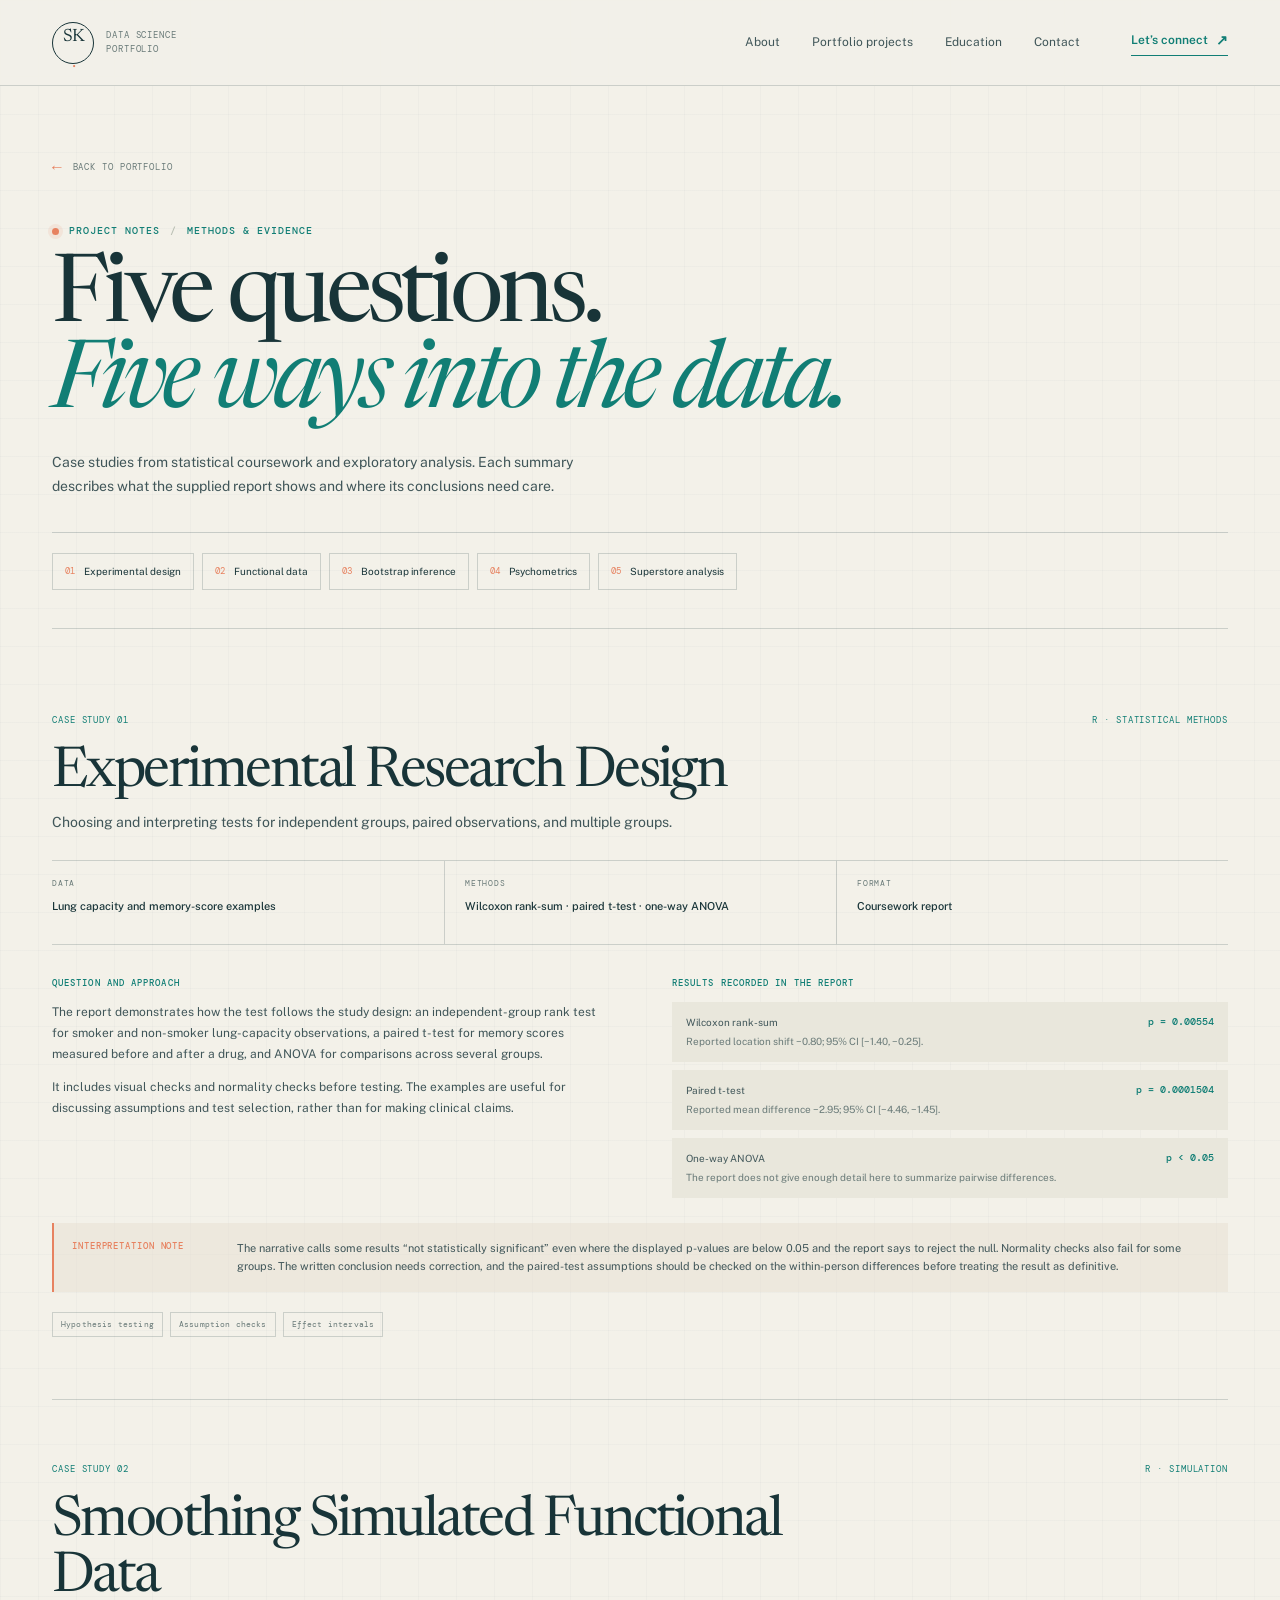
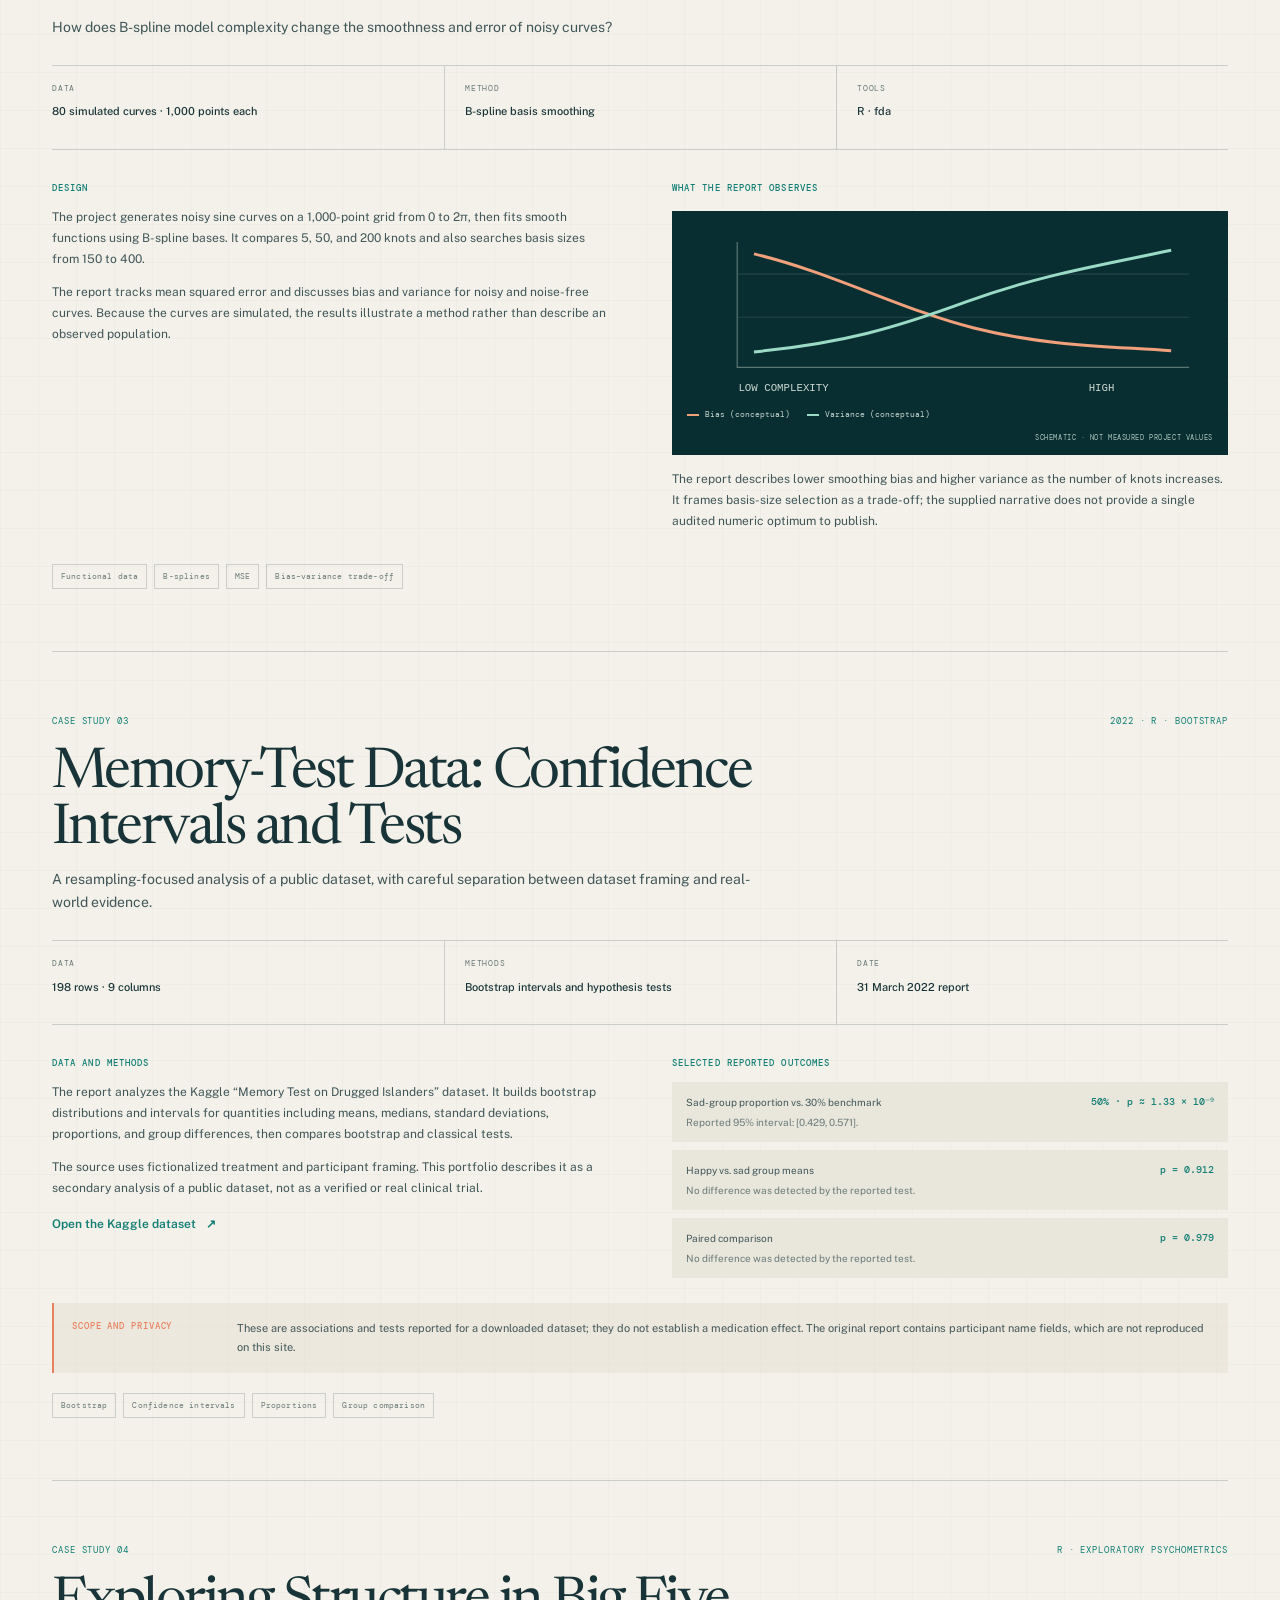
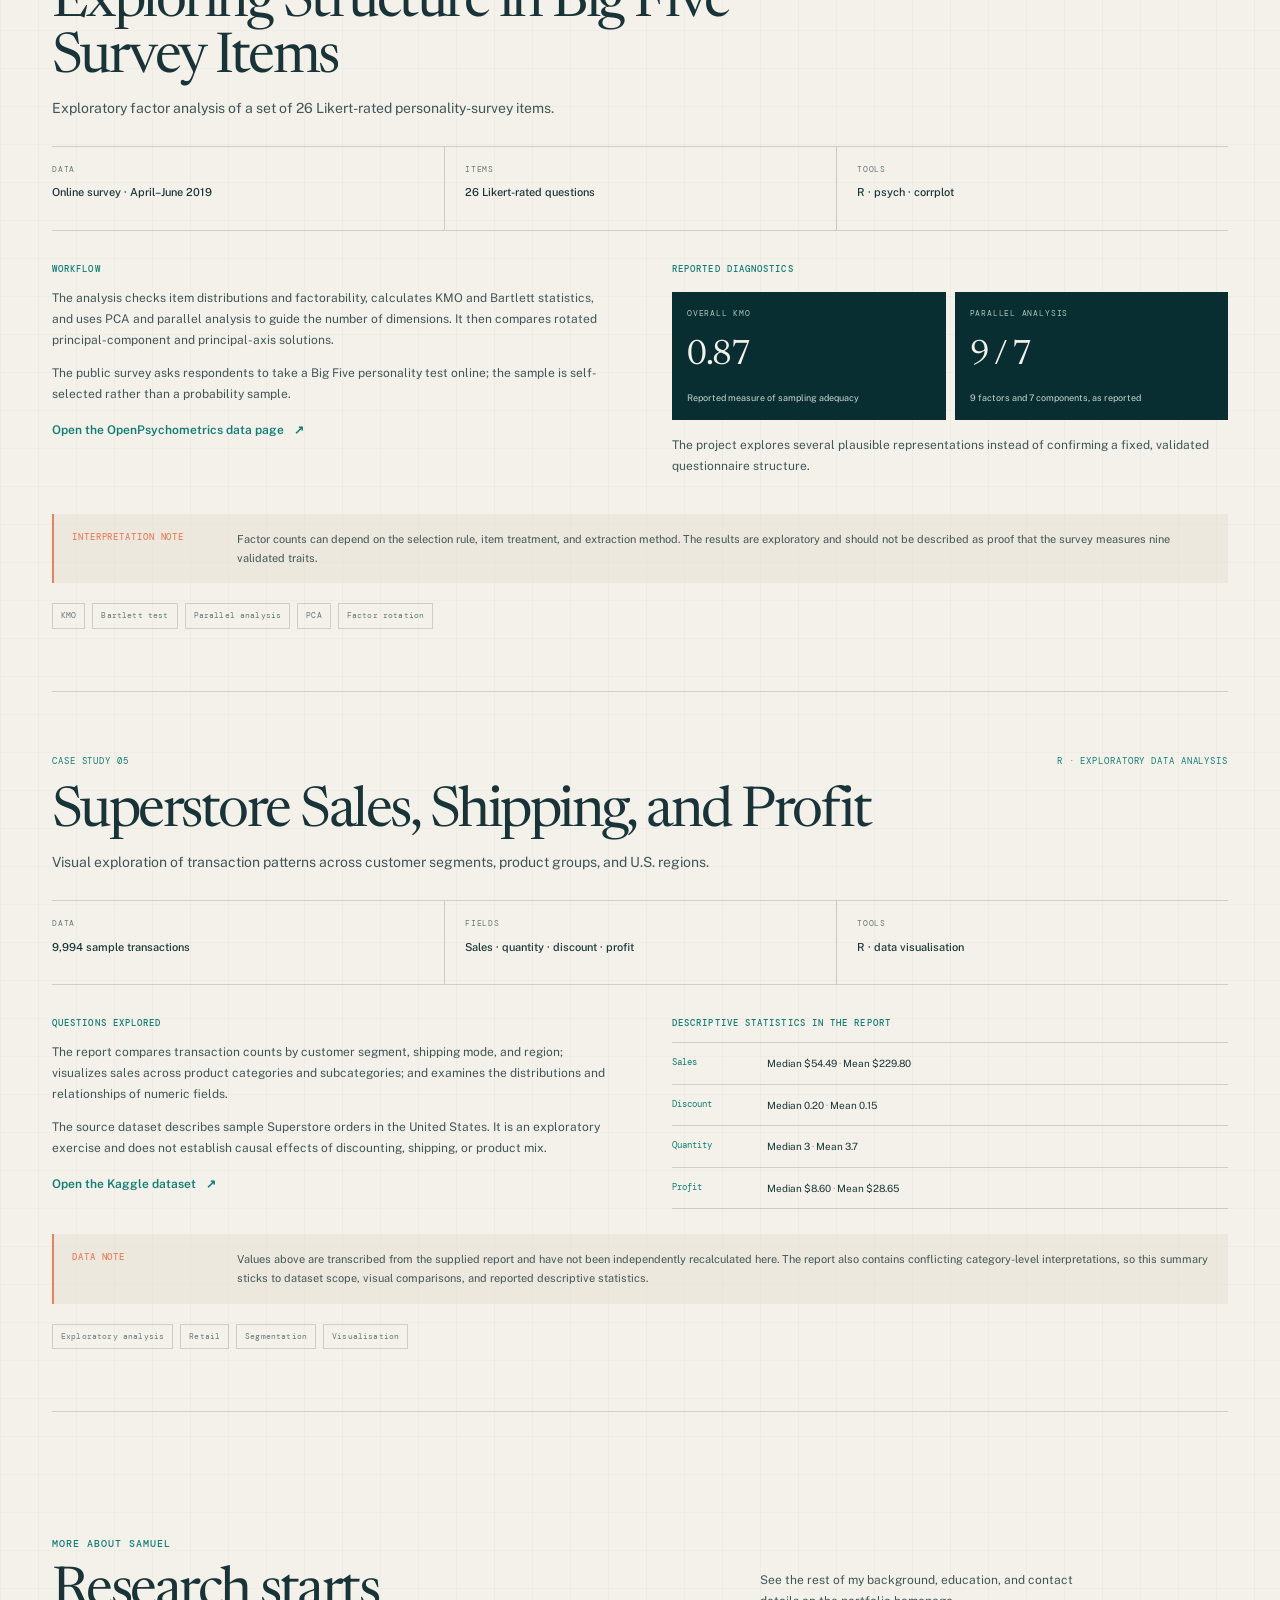
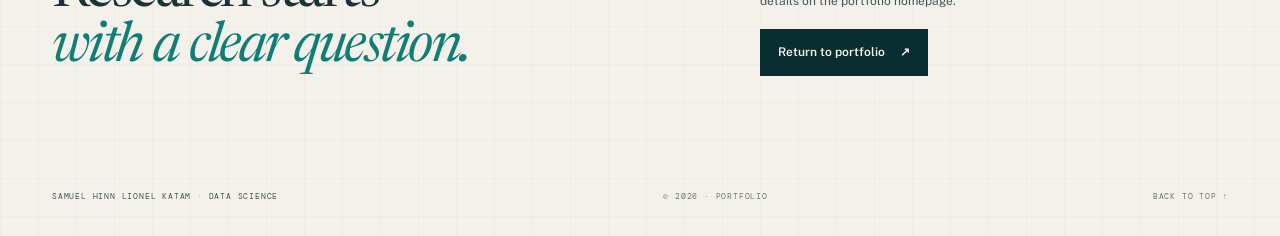
==== projects.html @ 1851a43c "Add Samuel's analysis project case studies" ====
<!doctype html>
<html lang="en">
  <head>
    <meta charset="utf-8" />
    <meta name="viewport" content="width=device-width, initial-scale=1" />
    <meta name="theme-color" content="#f3f1e9" />
    <meta name="description" content="Research and analytics case studies by Samuel Hinn Lionel Katam, covering statistical inference, functional data, psychometrics, and retail data." />
    <meta property="og:title" content="Project Case Studies — Samuel Hinn Lionel Katam" />
    <meta property="og:description" content="Methods, results, and scope notes from five data analysis projects." />
    <meta property="og:type" content="website" />
    <title>Project Case Studies — Samuel Hinn Lionel Katam</title>
    <link rel="icon" type="image/svg+xml" href="/favicon.svg" />
    <link rel="preconnect" href="https://fonts.googleapis.com" />
    <link rel="preconnect" href="https://fonts.gstatic.com" crossorigin />
    <link href="https://fonts.googleapis.com/css2?family=DM+Mono:wght@400;500&family=Newsreader:opsz,wght@6..72,400;6..72,500;6..72,600&family=Public+Sans:wght@400;500;600;700&display=swap" rel="stylesheet" />
    <link rel="stylesheet" href="/styles.css" />
    <link rel="stylesheet" href="/projects.css" />
  </head>
  <body>
    <a class="skip-link" href="#main">Skip to content</a>
    <header class="site-header">
      <a class="brand" href="/" aria-label="Samuel Katam, home">
        <span class="brand-mark" aria-hidden="true">SK<span>·</span></span>
        <span class="brand-caption">DATA SCIENCE<br />PORTFOLIO</span>
      </a>
      <nav class="desktop-nav" aria-label="Main navigation">
        <a href="/#about">About</a>
        <a href="/#projects" aria-current="page">Portfolio projects</a>
        <a href="/#education">Education</a>
        <a href="/#contact">Contact</a>
      </nav>
      <a class="header-link" href="mailto:lionelsamuelhinn@gmail.com">Let’s connect <span aria-hidden="true">↗</span></a>
      <details class="mobile-nav">
        <summary aria-label="Open navigation menu"><span></span><span></span></summary>
        <nav aria-label="Mobile navigation">
          <a href="/#about">About</a>
          <a href="/#projects">Portfolio projects</a>
          <a href="/#education">Education</a>
          <a href="/#contact">Contact</a>
        </nav>
      </details>
    </header>

    <main id="main">
      <section class="study-intro page-shell" aria-labelledby="page-title">
        <a class="study-back" href="/#projects"><span aria-hidden="true">←</span> BACK TO PORTFOLIO</a>
        <p class="eyebrow"><span class="eyebrow-dot"></span> PROJECT NOTES <span class="eyebrow-separator">/</span> METHODS &amp; EVIDENCE</p>
        <h1 id="page-title">Five questions.<br /><em>Five ways into the data.</em></h1>
        <p class="study-intro-copy">Case studies from statistical coursework and exploratory analysis. Each summary describes what the supplied report shows and where its conclusions need care.</p>
        <nav class="study-index" aria-label="Project case studies">
          <a href="#experimental-design"><span>01</span> Experimental design</a>
          <a href="#functional-data"><span>02</span> Functional data</a>
          <a href="#memory-inference"><span>03</span> Bootstrap inference</a>
          <a href="#psychometrics"><span>04</span> Psychometrics</a>
          <a href="#superstore"><span>05</span> Superstore analysis</a>
        </nav>
      </section>

      <div class="study-list page-shell">
        <article class="study-card" id="experimental-design">
          <div class="study-card-index"><span>CASE STUDY 01</span><span>R · STATISTICAL METHODS</span></div>
          <header class="study-card-heading">
            <h2>Experimental Research Design</h2>
            <p>Choosing and interpreting tests for independent groups, paired observations, and multiple groups.</p>
          </header>
          <div class="study-facts">
            <div><span>DATA</span><strong>Lung capacity and memory-score examples</strong></div>
            <div><span>METHODS</span><strong>Wilcoxon rank-sum · paired t-test · one-way ANOVA</strong></div>
            <div><span>FORMAT</span><strong>Coursework report</strong></div>
          </div>
          <div class="study-columns">
            <section>
              <h3>Question and approach</h3>
              <p>The report demonstrates how the test follows the study design: an independent-group rank test for smoker and non-smoker lung-capacity observations, a paired t-test for memory scores measured before and after a drug, and ANOVA for comparisons across several groups.</p>
              <p>It includes visual checks and normality checks before testing. The examples are useful for discussing assumptions and test selection, rather than for making clinical claims.</p>
            </section>
            <section>
              <h3>Results recorded in the report</h3>
              <ul class="study-results">
                <li><span>Wilcoxon rank-sum</span><strong>p = 0.00554</strong><small>Reported location shift −0.80; 95% CI [−1.40, −0.25].</small></li>
                <li><span>Paired t-test</span><strong>p = 0.0001504</strong><small>Reported mean difference −2.95; 95% CI [−4.46, −1.45].</small></li>
                <li><span>One-way ANOVA</span><strong>p &lt; 0.05</strong><small>The report does not give enough detail here to summarize pairwise differences.</small></li>
              </ul>
            </section>
          </div>
          <aside class="study-caveat"><strong>Interpretation note</strong><p>The narrative calls some results “not statistically significant” even where the displayed p-values are below 0.05 and the report says to reject the null. Normality checks also fail for some groups. The written conclusion needs correction, and the paired-test assumptions should be checked on the within-person differences before treating the result as definitive.</p></aside>
          <div class="tag-list"><span>Hypothesis testing</span><span>Assumption checks</span><span>Effect intervals</span></div>
        </article>

        <article class="study-card" id="functional-data">
          <div class="study-card-index"><span>CASE STUDY 02</span><span>R · SIMULATION</span></div>
          <header class="study-card-heading">
            <h2>Smoothing Simulated Functional Data</h2>
            <p>How does B-spline model complexity change the smoothness and error of noisy curves?</p>
          </header>
          <div class="study-facts">
            <div><span>DATA</span><strong>80 simulated curves · 1,000 points each</strong></div>
            <div><span>METHOD</span><strong>B-spline basis smoothing</strong></div>
            <div><span>TOOLS</span><strong>R · fda</strong></div>
          </div>
          <div class="study-columns">
            <section>
              <h3>Design</h3>
              <p>The project generates noisy sine curves on a 1,000-point grid from 0 to 2π, then fits smooth functions using B-spline bases. It compares 5, 50, and 200 knots and also searches basis sizes from 150 to 400.</p>
              <p>The report tracks mean squared error and discusses bias and variance for noisy and noise-free curves. Because the curves are simulated, the results illustrate a method rather than describe an observed population.</p>
            </section>
            <section>
              <h3>What the report observes</h3>
              <div class="tradeoff-figure">
                <svg viewBox="0 0 440 150" role="img" aria-labelledby="tradeoff-title tradeoff-desc">
                  <title id="tradeoff-title">Conceptual bias and variance trade-off</title>
                  <desc id="tradeoff-desc">A schematic only: as model complexity increases, bias tends to decrease and variance tends to increase. These curves are not measured project values.</desc>
                  <path d="M42 15V120H420" fill="none" stroke="#91a9a0" stroke-opacity=".6" />
                  <path d="M43 42H420M43 78H420" stroke="#91a9a0" stroke-opacity=".18" />
                  <path d="M56 25C120 40 180 72 240 87S347 102 405 106" fill="none" stroke="#f0a07a" stroke-width="2.5" />
                  <path d="M56 107C130 100 174 87 234 65S344 35 405 22" fill="none" stroke="#9bdac4" stroke-width="2.5" />
                  <text x="43" y="140" fill="#cad8d0" font-size="9" font-family="monospace">LOW COMPLEXITY</text>
                  <text x="336" y="140" fill="#cad8d0" font-size="9" font-family="monospace">HIGH</text>
                </svg>
                <div class="tradeoff-legend"><span><i class="legend-bias"></i> Bias (conceptual)</span><span><i class="legend-variance"></i> Variance (conceptual)</span></div>
                <small>SCHEMATIC · NOT MEASURED PROJECT VALUES</small>
              </div>
              <p>The report describes lower smoothing bias and higher variance as the number of knots increases. It frames basis-size selection as a trade-off; the supplied narrative does not provide a single audited numeric optimum to publish.</p>
            </section>
          </div>
          <div class="tag-list"><span>Functional data</span><span>B-splines</span><span>MSE</span><span>Bias–variance trade-off</span></div>
        </article>

        <article class="study-card" id="memory-inference">
          <div class="study-card-index"><span>CASE STUDY 03</span><span>2022 · R · BOOTSTRAP</span></div>
          <header class="study-card-heading">
            <h2>Memory-Test Data: Confidence Intervals and Tests</h2>
            <p>A resampling-focused analysis of a public dataset, with careful separation between dataset framing and real-world evidence.</p>
          </header>
          <div class="study-facts">
            <div><span>DATA</span><strong>198 rows · 9 columns</strong></div>
            <div><span>METHODS</span><strong>Bootstrap intervals and hypothesis tests</strong></div>
            <div><span>DATE</span><strong>31 March 2022 report</strong></div>
          </div>
          <div class="study-columns">
            <section>
              <h3>Data and methods</h3>
              <p>The report analyzes the Kaggle “Memory Test on Drugged Islanders” dataset. It builds bootstrap distributions and intervals for quantities including means, medians, standard deviations, proportions, and group differences, then compares bootstrap and classical tests.</p>
              <p>The source uses fictionalized treatment and participant framing. This portfolio describes it as a secondary analysis of a public dataset, not as a verified or real clinical trial.</p>
              <a class="inline-link" href="https://www.kaggle.com/steveahn/memory-test-on-drugged-islanders-data" target="_blank" rel="noreferrer">Open the Kaggle dataset <span aria-hidden="true">↗</span></a>
            </section>
            <section>
              <h3>Selected reported outcomes</h3>
              <ul class="study-results">
                <li><span>Sad-group proportion vs. 30% benchmark</span><strong>50% · p ≈ 1.33 × 10⁻⁹</strong><small>Reported 95% interval: [0.429, 0.571].</small></li>
                <li><span>Happy vs. sad group means</span><strong>p = 0.912</strong><small>No difference was detected by the reported test.</small></li>
                <li><span>Paired comparison</span><strong>p = 0.979</strong><small>No difference was detected by the reported test.</small></li>
              </ul>
            </section>
          </div>
          <aside class="study-caveat"><strong>Scope and privacy</strong><p>These are associations and tests reported for a downloaded dataset; they do not establish a medication effect. The original report contains participant name fields, which are not reproduced on this site.</p></aside>
          <div class="tag-list"><span>Bootstrap</span><span>Confidence intervals</span><span>Proportions</span><span>Group comparison</span></div>
        </article>

        <article class="study-card" id="psychometrics">
          <div class="study-card-index"><span>CASE STUDY 04</span><span>R · EXPLORATORY PSYCHOMETRICS</span></div>
          <header class="study-card-heading">
            <h2>Exploring Structure in Big Five Survey Items</h2>
            <p>Exploratory factor analysis of a set of 26 Likert-rated personality-survey items.</p>
          </header>
          <div class="study-facts">
            <div><span>DATA</span><strong>Online survey · April–June 2019</strong></div>
            <div><span>ITEMS</span><strong>26 Likert-rated questions</strong></div>
            <div><span>TOOLS</span><strong>R · psych · corrplot</strong></div>
          </div>
          <div class="study-columns">
            <section>
              <h3>Workflow</h3>
              <p>The analysis checks item distributions and factorability, calculates KMO and Bartlett statistics, and uses PCA and parallel analysis to guide the number of dimensions. It then compares rotated principal-component and principal-axis solutions.</p>
              <p>The public survey asks respondents to take a Big Five personality test online; the sample is self-selected rather than a probability sample.</p>
              <a class="inline-link" href="https://openpsychometrics.org/_rawdata/" target="_blank" rel="noreferrer">Open the OpenPsychometrics data page <span aria-hidden="true">↗</span></a>
            </section>
            <section>
              <h3>Reported diagnostics</h3>
              <div class="diagnostic-pair"><div><span>OVERALL KMO</span><strong>0.87</strong><small>Reported measure of sampling adequacy</small></div><div><span>PARALLEL ANALYSIS</span><strong>9 / 7</strong><small>9 factors and 7 components, as reported</small></div></div>
              <p>The project explores several plausible representations instead of confirming a fixed, validated questionnaire structure.</p>
            </section>
          </div>
          <aside class="study-caveat"><strong>Interpretation note</strong><p>Factor counts can depend on the selection rule, item treatment, and extraction method. The results are exploratory and should not be described as proof that the survey measures nine validated traits.</p></aside>
          <div class="tag-list"><span>KMO</span><span>Bartlett test</span><span>Parallel analysis</span><span>PCA</span><span>Factor rotation</span></div>
        </article>

        <article class="study-card" id="superstore">
          <div class="study-card-index"><span>CASE STUDY 05</span><span>R · EXPLORATORY DATA ANALYSIS</span></div>
          <header class="study-card-heading">
            <h2>Superstore Sales, Shipping, and Profit</h2>
            <p>Visual exploration of transaction patterns across customer segments, product groups, and U.S. regions.</p>
          </header>
          <div class="study-facts">
            <div><span>DATA</span><strong>9,994 sample transactions</strong></div>
            <div><span>FIELDS</span><strong>Sales · quantity · discount · profit</strong></div>
            <div><span>TOOLS</span><strong>R · data visualisation</strong></div>
          </div>
          <div class="study-columns">
            <section>
              <h3>Questions explored</h3>
              <p>The report compares transaction counts by customer segment, shipping mode, and region; visualizes sales across product categories and subcategories; and examines the distributions and relationships of numeric fields.</p>
              <p>The source dataset describes sample Superstore orders in the United States. It is an exploratory exercise and does not establish causal effects of discounting, shipping, or product mix.</p>
              <a class="inline-link" href="https://www.kaggle.com/bravehart101/sample-supermarket-dataset" target="_blank" rel="noreferrer">Open the Kaggle dataset <span aria-hidden="true">↗</span></a>
            </section>
            <section>
              <h3>Descriptive statistics in the report</h3>
              <dl class="metric-list">
                <div><dt>Sales</dt><dd>Median $54.49 <span>·</span> Mean $229.80</dd></div>
                <div><dt>Discount</dt><dd>Median 0.20 <span>·</span> Mean 0.15</dd></div>
                <div><dt>Quantity</dt><dd>Median 3 <span>·</span> Mean 3.7</dd></div>
                <div><dt>Profit</dt><dd>Median $8.60 <span>·</span> Mean $28.65</dd></div>
              </dl>
            </section>
          </div>
          <aside class="study-caveat"><strong>Data note</strong><p>Values above are transcribed from the supplied report and have not been independently recalculated here. The report also contains conflicting category-level interpretations, so this summary sticks to dataset scope, visual comparisons, and reported descriptive statistics.</p></aside>
          <div class="tag-list"><span>Exploratory analysis</span><span>Retail</span><span>Segmentation</span><span>Visualisation</span></div>
        </article>
      </div>

      <section class="study-end page-shell">
        <div><p class="eyebrow">MORE ABOUT SAMUEL</p><h2>Research starts<br /><em>with a clear question.</em></h2></div>
        <div><p>See the rest of my background, education, and contact details on the portfolio homepage.</p><a class="button button-primary" href="/#projects">Return to portfolio <span aria-hidden="true">↗</span></a></div>
      </section>
    </main>

    <footer class="site-footer page-shell">
      <a class="footer-brand" href="/">SAMUEL HINN LIONEL KATAM <span>·</span> DATA SCIENCE</a>
      <span>© 2026 · PORTFOLIO</span>
      <a href="#main">BACK TO TOP ↑</a>
    </footer>
  </body>
</html>
---- styles.css ----
:root {
  color-scheme: light;
  --paper: #f3f1e9;
  --paper-deep: #e9e7dc;
  --ink: #183438;
  --ink-soft: #405659;
  --muted: #697a78;
  --line: rgba(24, 52, 56, 0.18);
  --teal: #117e75;
  --teal-dark: #092e32;
  --mint: #a9e3cf;
  --coral: #e78260;
  --display: "Newsreader", Georgia, serif;
  --body: "Public Sans", "Helvetica Neue", sans-serif;
  --mono: "DM Mono", "SFMono-Regular", Consolas, monospace;
  --shell: 1360px;
}

* { box-sizing: border-box; }
html { scroll-behavior: smooth; scroll-padding-top: 92px; }
body {
  margin: 0;
  background-color: var(--paper);
  color: var(--ink);
  font-family: var(--body);
  font-size: 15px;
  line-height: 1.65;
  -webkit-font-smoothing: antialiased;
  background-image: linear-gradient(rgba(24, 52, 56, 0.025) 1px, transparent 1px), linear-gradient(90deg, rgba(24, 52, 56, 0.025) 1px, transparent 1px);
  background-size: 38px 38px;
}
a { color: inherit; }
::selection { color: var(--paper); background: var(--teal); }
.page-shell { width: min(var(--shell), calc(100% - 104px)); margin-inline: auto; }
.skip-link { position: absolute; z-index: 20; top: 8px; left: 8px; padding: 10px 14px; transform: translateY(-150%); background: var(--ink); color: white; }
.skip-link:focus { transform: translateY(0); }

.site-header {
  position: relative;
  z-index: 5;
  display: flex;
  align-items: center;
  justify-content: space-between;
  min-height: 86px;
  padding: 0 max(52px, calc((100vw - var(--shell)) / 2));
  border-bottom: 1px solid var(--line);
  background: rgba(243, 241, 233, 0.94);
}
.brand { display: inline-flex; align-items: center; gap: 12px; text-decoration: none; }
.brand-mark { display: grid; place-items: center; width: 42px; height: 42px; border: 1px solid var(--ink); border-radius: 50%; font-family: var(--display); font-size: 18px; letter-spacing: -1px; }
.brand-mark span { color: var(--coral); }
.brand-caption, .eyebrow, .section-index, .visual-topline, .visual-footline, .project-meta, .aside-label, .aside-bottom > span, .chart-y-label, .chart-note, .skill-label, .timeline-date, .signal-intro, .site-footer, .contact-stamp span:last-child { font-family: var(--mono); font-size: 10px; font-weight: 400; letter-spacing: 0.1em; line-height: 1.55; }
.brand-caption { color: var(--muted); font-size: 9px; }
.desktop-nav { display: flex; align-items: center; gap: clamp(19px, 2.5vw, 38px); margin-left: auto; margin-right: clamp(24px, 4vw, 60px); }
.desktop-nav a, .header-link { color: var(--ink-soft); text-decoration: none; font-size: 12px; transition: color 180ms ease; }
.desktop-nav a:hover, .header-link:hover { color: var(--teal); }
.header-link { display: inline-flex; align-items: center; gap: 8px; padding-bottom: 3px; border-bottom: 1px solid var(--teal); color: var(--teal); font-weight: 600; white-space: nowrap; }
.header-link span { font-size: 14px; }
.mobile-nav { display: none; }

.hero { position: relative; display: grid; grid-template-columns: 0.95fr 1.05fr; align-items: center; gap: clamp(38px, 7vw, 110px); min-height: 710px; padding-block: 78px 84px; }
.hero-copy { position: relative; z-index: 1; padding-block: 10px; }
.eyebrow { display: flex; align-items: center; gap: 10px; margin: 0 0 26px; color: var(--teal); font-size: 10px; font-weight: 500; }
.eyebrow-dot { width: 7px; height: 7px; background: var(--coral); border-radius: 50%; box-shadow: 0 0 0 4px rgba(231, 130, 96, 0.12); }
.eyebrow-separator { color: #b8beb2; }
h1, h2, h3, h4, p { margin-top: 0; }
h1, h2 { font-family: var(--display); font-weight: 400; letter-spacing: -0.055em; }
.hero h1 { margin: 0 0 20px -5px; font-size: clamp(60px, 7.5vw, 102px); line-height: 0.88; }
.hero h1 em, h2 em { color: var(--teal); font-weight: 400; }
.hero-period { color: var(--coral); }
.hero-role { margin: 0 0 19px; color: var(--teal); font-size: 13px; font-weight: 600; letter-spacing: 0.01em; }
.hero-role span { padding-inline: 4px; color: #a8afa4; }
.hero-intro { max-width: 455px; margin-bottom: 27px; color: var(--ink-soft); font-size: 16px; line-height: 1.8; }
.hero-actions { display: flex; flex-wrap: wrap; align-items: center; gap: 12px 22px; }
.button { display: inline-flex; align-items: center; justify-content: center; gap: 15px; min-height: 47px; padding: 0 18px; font-size: 12px; font-weight: 600; text-decoration: none; transition: transform 180ms ease, background 180ms ease, color 180ms ease; }
.button:hover { transform: translateY(-2px); }
.button-primary { background: var(--teal-dark); color: var(--paper); }
.button-primary:hover { background: var(--teal); }
.button-text { padding-inline: 2px; color: var(--ink); }
.button-text span { color: var(--coral); font-size: 16px; }
.hero-meta { display: flex; align-items: flex-start; gap: 12px; max-width: 470px; margin-top: 49px; color: var(--muted); font-family: var(--mono); font-size: 9px; letter-spacing: 0.035em; line-height: 1.7; }
.meta-rule { flex: 0 0 24px; height: 1px; margin-top: 8px; background: var(--coral); }
.hero-visual { position: relative; padding: 16px; background: var(--teal-dark); color: var(--paper); box-shadow: 16px 16px 0 rgba(17, 126, 117, 0.12); animation: rise-in 700ms 100ms both; }
.visual-topline, .visual-footline { display: flex; justify-content: space-between; gap: 12px; color: #bdd1c8; font-size: 9px; }
.visual-topline { padding: 4px 4px 13px; }
.cluster-art { display: block; width: 100%; height: auto; }
.visual-footline { padding: 13px 4px 2px; color: #a8c0b6; font-size: 8px; }
.visual-index { position: absolute; right: -39px; bottom: 28px; color: var(--coral); font-family: var(--display); font-size: 31px; font-style: italic; }
.hero-side-note { position: absolute; right: -36px; top: 45%; color: var(--muted); font-family: var(--mono); font-size: 8px; letter-spacing: 0.12em; line-height: 1.8; writing-mode: vertical-rl; transform: rotate(180deg); }

.signal-strip { display: grid; grid-template-columns: 1.35fr repeat(3, 1fr); align-items: center; min-height: 126px; padding: 22px 0; border-top: 1px solid var(--ink); border-bottom: 1px solid var(--line); }
.signal-intro { display: flex; align-items: center; gap: 14px; color: var(--muted); font-size: 9px; }
.signal-line { width: 33px; height: 1px; background: var(--coral); }
.signal-item { display: grid; grid-template-columns: auto 1fr; align-items: center; gap: 12px; padding-left: 21px; border-left: 1px solid var(--line); }
.signal-item strong { color: var(--teal); font-family: var(--display); font-size: 33px; font-weight: 400; letter-spacing: -0.05em; white-space: nowrap; }
.signal-item span { max-width: 105px; color: var(--muted); font-size: 10px; line-height: 1.4; }

.content-section { display: grid; grid-template-columns: 180px 1fr; gap: clamp(28px, 5vw, 75px); padding-block: 112px; border-bottom: 1px solid var(--line); }
.section-index { display: flex; align-items: center; gap: 9px; align-self: start; padding-top: 8px; color: var(--muted); font-size: 9px; white-space: nowrap; }
.section-index > span:first-child { color: var(--coral); }
.index-line { width: 26px; height: 1px; background: var(--line); }
.section-body { min-width: 0; }
.about-grid { display: grid; grid-template-columns: 1fr 0.88fr; align-items: start; gap: clamp(32px, 7vw, 100px); }
.content-section h2, .contact-section h2 { margin: 0; font-size: clamp(40px, 5vw, 64px); line-height: 0.99; }
.about-copy { max-width: 480px; padding-top: 4px; color: var(--ink-soft); font-size: 13px; }
.about-copy p { margin-bottom: 17px; }
.about-copy .large-copy { color: var(--ink); font-family: var(--display); font-size: 22px; line-height: 1.32; }
.inline-link { display: inline-flex; align-items: center; gap: 10px; margin-top: 5px; color: var(--teal); font-size: 12px; font-weight: 600; text-decoration: none; }
.inline-link:hover { text-decoration: underline; text-underline-offset: 4px; }

.projects-section { padding-top: 104px; }
.section-heading-row { display: flex; align-items: end; justify-content: space-between; gap: 28px; margin-bottom: 43px; }
.section-heading-row .eyebrow { margin-bottom: 15px; }
.section-aside { max-width: 230px; margin: 0 0 5px; color: var(--muted); font-size: 11px; line-height: 1.6; }
.project-card { border: 1px solid var(--line); background: rgba(248, 247, 240, 0.68); }
.project-featured { display: grid; grid-template-columns: minmax(0, 1.7fr) minmax(260px, 0.72fr); }
.project-card-main { padding: clamp(25px, 4vw, 54px); }
.project-meta { display: flex; flex-wrap: wrap; gap: 9px 20px; color: var(--teal); font-size: 9px; }
.project-meta span + span { position: relative; }
.project-meta span + span::before { position: absolute; left: -12px; top: 0; color: #b1b9ad; content: "·"; }
.project-card h3 { margin: 17px 0 12px; font-family: var(--display); font-size: clamp(30px, 3.2vw, 43px); font-weight: 400; letter-spacing: -0.04em; line-height: 1.05; }
.project-lede { max-width: 650px; margin-bottom: 26px; color: var(--ink-soft); font-size: 14px; }
.project-rule { width: 100%; height: 1px; margin-bottom: 22px; background: var(--line); }
.project-details-grid { display: grid; grid-template-columns: 1fr 1fr; gap: 26px; }
.project-details-grid h4 { margin: 0 0 6px; color: var(--teal); font-family: var(--mono); font-size: 9px; font-weight: 500; letter-spacing: 0.12em; text-transform: uppercase; }
.project-details-grid p { margin-bottom: 0; color: var(--ink-soft); font-size: 11px; line-height: 1.7; }
.project-result { display: flex; gap: 12px; align-items: flex-start; margin-top: 24px; padding: 13px 14px; background: var(--paper-deep); }
.result-mark { color: var(--coral); font-size: 18px; line-height: 1.2; }
.project-result p { margin: 0; color: var(--ink); font-size: 11px; line-height: 1.6; }
.tag-list { display: flex; flex-wrap: wrap; gap: 7px; margin-top: 21px; }
.tag-list span { padding: 5px 8px; border: 1px solid var(--line); color: var(--muted); font-family: var(--mono); font-size: 8px; letter-spacing: 0.02em; }
.project-card-aside { display: flex; flex-direction: column; justify-content: space-between; min-height: 100%; padding: 27px 22px 23px; background: var(--teal-dark); color: var(--paper); }
.aside-label { color: #a9c5ba; font-size: 9px; }
.k-chart { position: relative; width: 100%; margin-block: 26px 14px; padding-left: 20px; }
.k-chart svg { display: block; width: 100%; height: auto; overflow: visible; }
.chart-y-label { position: absolute; top: 4px; left: -2px; color: #adc2b8; font-size: 8px; writing-mode: vertical-rl; transform: rotate(180deg); }
.chart-note { margin-top: -3px; color: #91aaa0; font-size: 8px; text-align: center; }
.aside-bottom { display: grid; grid-template-columns: 1fr auto; gap: 3px 12px; padding-top: 16px; border-top: 1px solid rgba(224, 239, 229, 0.25); }
.aside-bottom > span { color: #a9c5ba; font-size: 8px; }
.aside-bottom strong { grid-row: span 2; align-self: center; color: var(--coral); font-family: var(--display); font-size: 31px; font-weight: 400; }
.project-secondary { position: relative; display: grid; grid-template-columns: 70px 1fr 110px; align-items: center; gap: 25px; margin-top: 17px; padding: 27px clamp(25px, 4vw, 54px); }
.secondary-number { color: var(--coral); font-family: var(--display); font-size: 39px; font-style: italic; }
.secondary-content .project-meta { margin-bottom: 8px; }
.secondary-content h3 { max-width: 680px; margin: 0 0 7px; font-size: clamp(24px, 3vw, 34px); }
.secondary-content p { max-width: 740px; margin-bottom: 0; color: var(--ink-soft); font-size: 12px; }
.secondary-content .tag-list { margin-top: 13px; }
.secondary-mark { display: flex; flex-wrap: wrap; align-items: center; justify-content: center; gap: 0 11px; width: 95px; height: 75px; border-left: 1px solid var(--line); color: var(--teal); font-family: var(--display); font-size: 31px; }
.secondary-mark span:nth-child(2) { color: var(--coral); font-size: 19px; }
.projects-note { margin: 14px 0 0; color: var(--muted); font-family: var(--mono); font-size: 9px; }

.skills-section { padding-block: 105px; }
.skills-grid { display: grid; grid-template-columns: 0.9fr 1.1fr; gap: clamp(35px, 7vw, 100px); }
.skills-grid .eyebrow { margin-bottom: 16px; }
.skill-groups { border-top: 1px solid var(--line); }
.skill-row { display: grid; grid-template-columns: 135px 1fr; gap: 19px; padding: 16px 0; border-bottom: 1px solid var(--line); }
.skill-label { padding-top: 3px; color: var(--teal); font-size: 9px; }
.skill-row p { margin: 0; color: var(--ink-soft); font-size: 12px; line-height: 1.65; }

.experience-section { padding-block: 104px; }
.experience-grid { display: grid; grid-template-columns: 1fr 1fr; gap: clamp(35px, 7vw, 100px); }
.timeline-column > .eyebrow { margin-bottom: 15px; }
.timeline-column h2 { margin-bottom: 34px; }
.timeline-item { position: relative; padding: 0 0 25px 18px; border-left: 1px solid var(--line); }
.timeline-item::before { position: absolute; top: 3px; left: -4px; width: 7px; height: 7px; border-radius: 50%; background: var(--coral); content: ""; }
.timeline-date { display: block; margin-bottom: 6px; color: var(--teal); font-size: 9px; }
.timeline-item h3 { margin: 0 0 5px; font-family: var(--display); font-size: 23px; font-weight: 400; letter-spacing: -0.025em; line-height: 1.2; }
.timeline-item p { margin-bottom: 0; color: var(--muted); font-size: 11px; line-height: 1.65; }
.experience-column { padding-top: 0; }
.experience-column .timeline-item { margin-top: 35px; }
.timeline-org { margin-bottom: 10px !important; color: var(--ink-soft) !important; }
.training-callout { margin-top: 8px; padding: 17px 18px; background: var(--paper-deep); }
.training-callout .skill-label { display: block; margin-bottom: 7px; }
.training-callout p { margin: 0; color: var(--ink-soft); font-size: 11px; }

.languages-section { padding-block: 86px; }
.language-row { display: flex; justify-content: space-between; align-items: center; gap: 35px; }
.language-row h2 { font-size: clamp(37px, 4.2vw, 54px); }
.language-list { display: flex; gap: clamp(18px, 3.3vw, 46px); }
.language-list > div { display: grid; grid-template-columns: 1fr; gap: 2px; min-width: 104px; }
.language-list span { color: var(--coral); font-family: var(--mono); font-size: 9px; }
.language-list strong { font-family: var(--display); font-size: 20px; font-weight: 400; }
.language-list em { color: var(--muted); font-size: 9px; font-style: normal; }

.contact-section { position: relative; margin-top: 54px; margin-bottom: 54px; padding: clamp(40px, 6vw, 82px); overflow: hidden; background: var(--teal-dark); color: var(--paper); }
.contact-grid { position: relative; z-index: 1; display: grid; grid-template-columns: 1fr 0.8fr auto; align-items: end; gap: 35px; }
.contact-section .eyebrow { margin-bottom: 20px; color: var(--mint); }
.contact-section h2 { font-size: clamp(44px, 5.6vw, 73px); }
.contact-section h2 em { color: var(--mint); }
.contact-details { display: flex; flex-direction: column; align-items: flex-start; gap: 12px; padding-bottom: 7px; }
.contact-email { color: var(--paper); font-size: 14px; font-weight: 600; text-decoration: none; }
.contact-email span, .contact-link span { color: var(--coral); }
.contact-link { color: #c2d7ce; font-size: 11px; text-decoration: none; }
.contact-link:hover, .contact-email:hover { text-decoration: underline; text-underline-offset: 4px; }
.cv-links { display: flex; flex-wrap: wrap; gap: 7px 15px; margin-top: 12px; padding-top: 13px; border-top: 1px solid rgba(224, 239, 229, 0.24); }
.cv-links a { color: #c2d7ce; font-family: var(--mono); font-size: 9px; text-decoration: none; }
.cv-links a:hover { color: white; }
.cv-links span { padding-left: 4px; color: var(--coral); }
.contact-stamp { display: flex; flex-direction: column; align-items: center; justify-content: center; width: 112px; height: 112px; border: 1px solid rgba(169, 227, 207, 0.45); border-radius: 50%; color: var(--mint); transform: rotate(-11deg); }
.contact-stamp span:first-child { font-family: var(--display); font-size: 27px; letter-spacing: -0.05em; }
.contact-stamp span:last-child { margin-top: 1px; color: #adc2b8; font-size: 8px; text-align: center; }
.contact-section::after { position: absolute; right: 110px; bottom: -260px; width: 500px; height: 500px; border: 1px solid rgba(169, 227, 207, 0.1); border-radius: 50%; box-shadow: 0 0 0 42px rgba(169, 227, 207, 0.025), 0 0 0 84px rgba(169, 227, 207, 0.02), 0 0 0 126px rgba(169, 227, 207, 0.015); content: ""; }

.site-footer { display: flex; justify-content: space-between; gap: 15px; min-height: 80px; align-items: center; color: var(--muted); font-size: 8px; }
.site-footer a { text-decoration: none; }
.site-footer a:hover { color: var(--teal); }
.footer-brand { color: var(--ink-soft); }
.footer-brand span { color: var(--coral); }

@keyframes rise-in { from { opacity: 0; transform: translateY(16px); } to { opacity: 1; transform: translateY(0); } }
@media (prefers-reduced-motion: reduce) {
  *, *::before, *::after { scroll-behavior: auto !important; animation-duration: 0.01ms !important; animation-iteration-count: 1 !important; transition-duration: 0.01ms !important; }
}

@media (max-width: 1080px) {
  .page-shell { width: min(var(--shell), calc(100% - 64px)); }
  .site-header { padding-inline: 32px; }
  .desktop-nav { gap: 17px; margin-right: 22px; }
  .desktop-nav a { font-size: 11px; }
  .hero { min-height: 640px; gap: 45px; }
  .hero h1 { font-size: clamp(56px, 7vw, 80px); }
  .hero-side-note { right: -24px; }
  .signal-strip { grid-template-columns: 1fr repeat(3, 1fr); }
  .signal-item { grid-template-columns: 1fr; gap: 0; padding-left: 15px; }
  .signal-item span { max-width: 125px; }
  .content-section { grid-template-columns: 145px 1fr; gap: 35px; }
  .project-featured { grid-template-columns: minmax(0, 1.5fr) minmax(220px, 0.7fr); }
  .project-details-grid { gap: 18px; }
  .contact-grid { grid-template-columns: 1fr 0.8fr; }
  .contact-stamp { position: absolute; right: 0; top: 0; width: 85px; height: 85px; opacity: 0.55; }
}

@media (max-width: 780px) {
  .site-header { min-height: 72px; padding-inline: 25px; }
  .desktop-nav, .header-link { display: none; }
  .mobile-nav { position: relative; display: block; }
  .mobile-nav summary { display: flex; flex-direction: column; gap: 6px; width: 42px; height: 42px; align-items: center; justify-content: center; border: 1px solid var(--line); list-style: none; cursor: pointer; }
  .mobile-nav summary::-webkit-details-marker { display: none; }
  .mobile-nav summary span { width: 16px; height: 1px; background: var(--ink); }
  .mobile-nav nav { position: absolute; top: 51px; right: 0; display: grid; min-width: 190px; padding: 10px; border: 1px solid var(--line); background: var(--paper); box-shadow: 0 10px 25px rgba(24, 52, 56, 0.12); }
  .mobile-nav nav a { padding: 10px 12px; color: var(--ink); font-size: 12px; text-decoration: none; }
  .mobile-nav nav a:hover { background: var(--paper-deep); }
  .page-shell { width: calc(100% - 50px); }
  .hero { grid-template-columns: 1fr; gap: 40px; min-height: initial; padding-block: 72px 58px; }
  .hero-copy { max-width: 610px; }
  .hero h1 { font-size: clamp(64px, 13vw, 94px); }
  .hero-visual { width: min(100%, 620px); margin-inline: auto; }
  .hero-side-note { display: none; }
  .hero-meta { margin-top: 34px; }
  .signal-strip { grid-template-columns: repeat(3, 1fr); gap: 20px 0; padding-block: 22px; }
  .signal-intro { grid-column: 1 / -1; }
  .signal-item:first-of-type { border-left: 0; padding-left: 0; }
  .signal-item strong { font-size: 29px; }
  .content-section { grid-template-columns: 1fr; gap: 28px; padding-block: 76px; }
  .section-index { padding-top: 0; }
  .about-grid, .skills-grid, .experience-grid { grid-template-columns: 1fr; gap: 29px; }
  .about-copy { max-width: 620px; }
  .section-heading-row { align-items: start; flex-direction: column; margin-bottom: 28px; }
  .section-aside { max-width: 390px; }
  .project-featured { grid-template-columns: 1fr; }
  .project-card-aside { min-height: 300px; }
  .k-chart { width: min(100%, 330px); margin-inline: auto; }
  .project-secondary { grid-template-columns: 40px 1fr; gap: 18px; }
  .secondary-mark { display: none; }
  .language-row { align-items: flex-start; flex-direction: column; }
  .contact-section { margin-block: 30px; padding: 40px 30px; }
  .contact-grid { grid-template-columns: 1fr; gap: 30px; }
  .contact-details { padding-bottom: 0; }
  .contact-stamp { right: 3px; top: 9px; }
}

@media (max-width: 520px) {
  body { font-size: 14px; }
  .site-header { padding-inline: 18px; }
  .page-shell { width: calc(100% - 36px); }
  .hero { padding-top: 57px; }
  .hero h1 { font-size: clamp(56px, 14vw, 74px); }
  .hero-role { max-width: 300px; line-height: 1.6; }
  .hero-intro { font-size: 14px; }
  .hero-visual { padding: 10px; }
  .visual-topline, .visual-footline { font-size: 7px; }
  .visual-index { right: -20px; bottom: 17px; font-size: 24px; }
  .signal-strip { grid-template-columns: 1fr; gap: 13px; padding-block: 18px; }
  .signal-intro { grid-column: auto; }
  .signal-item, .signal-item:first-of-type { grid-template-columns: 80px 1fr; align-items: center; min-height: 55px; padding: 7px 0 7px 14px; border-left: 1px solid var(--line); }
  .signal-item strong { font-size: 27px; }
  .signal-item span { max-width: none; }
  .content-section h2, .contact-section h2 { font-size: 43px; }
  .section-index { font-size: 8px; }
  .project-card-main { padding: 23px 19px; }
  .project-card h3 { font-size: 31px; }
  .project-details-grid { grid-template-columns: 1fr; gap: 18px; }
  .project-secondary { grid-template-columns: 27px 1fr; gap: 12px; padding: 22px 18px; }
  .secondary-number { font-size: 30px; }
  .secondary-content h3 { font-size: 26px; }
  .skill-row { grid-template-columns: 1fr; gap: 5px; }
  .language-list { flex-wrap: wrap; gap: 20px 30px; }
  .contact-section { padding: 35px 22px; }
  .contact-stamp { width: 66px; height: 66px; }
  .contact-stamp span:first-child { font-size: 20px; }
  .contact-stamp span:last-child { font-size: 6px; }
  .contact-email { font-size: 12px; }
  .site-footer { flex-wrap: wrap; justify-content: space-between; min-height: 72px; padding-block: 15px; font-size: 7px; }
  .footer-brand { flex-basis: 100%; }
}
---- projects.css ----
.study-intro { padding-block: 68px 38px; border-bottom: 1px solid var(--line); }
.study-back { display: inline-flex; align-items: center; gap: 10px; margin-bottom: 43px; color: var(--muted); font-family: var(--mono); font-size: 9px; letter-spacing: .1em; text-decoration: none; }
.study-back span { color: var(--coral); font-size: 16px; }
.study-intro .eyebrow { margin-bottom: 17px; }
.study-intro h1 { margin: 0; font-family: var(--display); font-size: clamp(54px, 8vw, 94px); font-weight: 400; letter-spacing: -.055em; line-height: .92; }
.study-intro h1 em { color: var(--teal); font-weight: 400; }
.study-intro-copy { max-width: 570px; margin: 22px 0 34px; color: var(--ink-soft); font-size: 14px; line-height: 1.7; }
.study-index { display: flex; flex-wrap: wrap; gap: 8px; padding-top: 20px; border-top: 1px solid var(--line); }
.study-index a { display: inline-flex; gap: 9px; align-items: center; padding: 9px 12px; border: 1px solid var(--line); color: var(--ink); font-size: 10px; text-decoration: none; }
.study-index a:hover { border-color: var(--teal); color: var(--teal); }
.study-index a span { color: var(--coral); font-family: var(--mono); font-size: 9px; }
.study-list { padding-block: 22px 60px; }
.study-card { padding: clamp(26px, 5vw, 62px) 0; border-bottom: 1px solid var(--line); scroll-margin-top: 28px; }
.study-card-index { display: flex; flex-wrap: wrap; justify-content: space-between; gap: 9px; color: var(--teal); font-family: var(--mono); font-size: 9px; letter-spacing: .1em; }
.study-card-heading { max-width: 840px; margin: 17px 0 26px; }
.study-card-heading h2 { margin: 0 0 10px; font-family: var(--display); font-size: clamp(34px, 5vw, 56px); font-weight: 400; letter-spacing: -.045em; line-height: 1; }
.study-card-heading p { max-width: 700px; margin: 0; color: var(--ink-soft); font-size: 14px; line-height: 1.65; }
.study-facts { display: grid; grid-template-columns: repeat(3, minmax(0, 1fr)); margin-bottom: 31px; border-block: 1px solid var(--line); }
.study-facts > div { display: flex; flex-direction: column; gap: 8px; min-height: 83px; padding: 16px 20px 16px 0; }
.study-facts > div + div { padding-left: 20px; border-left: 1px solid var(--line); }
.study-facts span, .diagnostic-pair span { color: var(--muted); font-family: var(--mono); font-size: 8px; letter-spacing: .1em; }
.study-facts strong { color: var(--ink); font-size: 11px; font-weight: 500; line-height: 1.5; }
.study-columns { display: grid; grid-template-columns: 1fr 1fr; gap: clamp(24px, 5vw, 70px); }
.study-columns section { min-width: 0; }
.study-columns h3 { margin: 0 0 11px; color: var(--teal); font-family: var(--mono); font-size: 9px; font-weight: 500; letter-spacing: .12em; text-transform: uppercase; }
.study-columns p { margin: 0 0 12px; color: var(--ink-soft); font-size: 12px; line-height: 1.75; }
.study-columns .inline-link { margin-top: 3px; }
.study-results { display: grid; gap: 8px; margin: 0; padding: 0; list-style: none; }
.study-results li { display: grid; grid-template-columns: 1fr auto; gap: 4px 14px; padding: 12px 14px; background: var(--paper-deep); }
.study-results li > span { color: var(--ink-soft); font-size: 10px; }
.study-results li > strong { color: var(--teal); font-family: var(--mono); font-size: 10px; font-weight: 500; text-align: right; }
.study-results li > small { grid-column: 1 / -1; color: var(--muted); font-size: 10px; line-height: 1.55; }
.study-caveat { display: grid; grid-template-columns: 145px 1fr; gap: 20px; margin-top: 25px; padding: 16px 18px; border-left: 2px solid var(--coral); background: rgba(232, 224, 209, .5); }
.study-caveat strong { color: var(--coral); font-family: var(--mono); font-size: 9px; font-weight: 500; letter-spacing: .1em; text-transform: uppercase; }
.study-caveat p { margin: 0; color: var(--ink-soft); font-size: 11px; line-height: 1.7; }
.study-card > .tag-list { margin-top: 20px; }
.tradeoff-figure { margin: 15px 0 14px; padding: 13px 15px 12px; background: var(--teal-dark); color: var(--paper); }
.tradeoff-figure svg { display: block; width: 100%; height: auto; }
.tradeoff-legend { display: flex; flex-wrap: wrap; gap: 8px 17px; margin-top: 5px; color: #cad8d0; font-family: var(--mono); font-size: 8px; }
.tradeoff-legend span { display: inline-flex; align-items: center; gap: 6px; }
.tradeoff-legend i { display: inline-block; width: 12px; height: 2px; background: #f0a07a; }
.tradeoff-legend .legend-variance { background: #9bdac4; }
.tradeoff-figure > small { display: block; margin-top: 10px; color: #a9c5ba; font-family: var(--mono); font-size: 7px; letter-spacing: .08em; text-align: right; }
.diagnostic-pair { display: grid; grid-template-columns: 1fr 1fr; gap: 9px; margin: 15px 0; }
.diagnostic-pair > div { display: grid; gap: 7px; min-height: 128px; padding: 15px; background: var(--teal-dark); }
.diagnostic-pair span { color: #a9c5ba; }
.diagnostic-pair strong { color: var(--paper); font-family: var(--display); font-size: 35px; font-weight: 400; letter-spacing: -.04em; }
.diagnostic-pair small { color: #cad8d0; font-size: 9px; line-height: 1.5; }
.metric-list { margin: 0; border-top: 1px solid var(--line); }
.metric-list > div { display: grid; grid-template-columns: 85px 1fr; gap: 10px; padding: 12px 0; border-bottom: 1px solid var(--line); }
.metric-list dt { color: var(--teal); font-family: var(--mono); font-size: 9px; }
.metric-list dd { margin: 0; color: var(--ink); font-size: 10px; }
.metric-list dd span { color: var(--coral); }
.study-end { display: grid; grid-template-columns: 1fr .7fr; gap: 40px; align-items: end; padding-block: 64px 80px; }
.study-end .eyebrow { margin-bottom: 15px; }
.study-end h2 { margin: 0; font-family: var(--display); font-size: clamp(36px, 5vw, 56px); font-weight: 400; letter-spacing: -.045em; line-height: .98; }
.study-end h2 em { color: var(--teal); font-weight: 400; }
.study-end > div:last-child p { max-width: 350px; margin: 0 0 18px; color: var(--ink-soft); font-size: 12px; line-height: 1.7; }

@media (max-width: 780px) {
  .study-intro { padding-block: 48px 28px; }
  .study-back { margin-bottom: 32px; }
  .study-columns { grid-template-columns: 1fr; gap: 23px; }
  .study-end { grid-template-columns: 1fr; gap: 23px; padding-block: 50px 60px; }
}
@media (max-width: 520px) {
  .study-intro h1 { font-size: 54px; }
  .study-index { display: grid; grid-template-columns: 1fr 1fr; }
  .study-index a { align-items: flex-start; padding: 9px; font-size: 9px; }
  .study-facts { grid-template-columns: 1fr; }
  .study-facts > div { min-height: unset; padding: 12px 0; }
  .study-facts > div + div { padding-left: 0; border-top: 1px solid var(--line); border-left: 0; }
  .study-card-index { font-size: 8px; }
  .study-results li { grid-template-columns: 1fr; }
  .study-results li > strong { text-align: left; }
  .study-caveat { grid-template-columns: 1fr; gap: 7px; }
  .diagnostic-pair > div { min-height: 116px; padding: 12px; }
  .diagnostic-pair strong { font-size: 30px; }
}
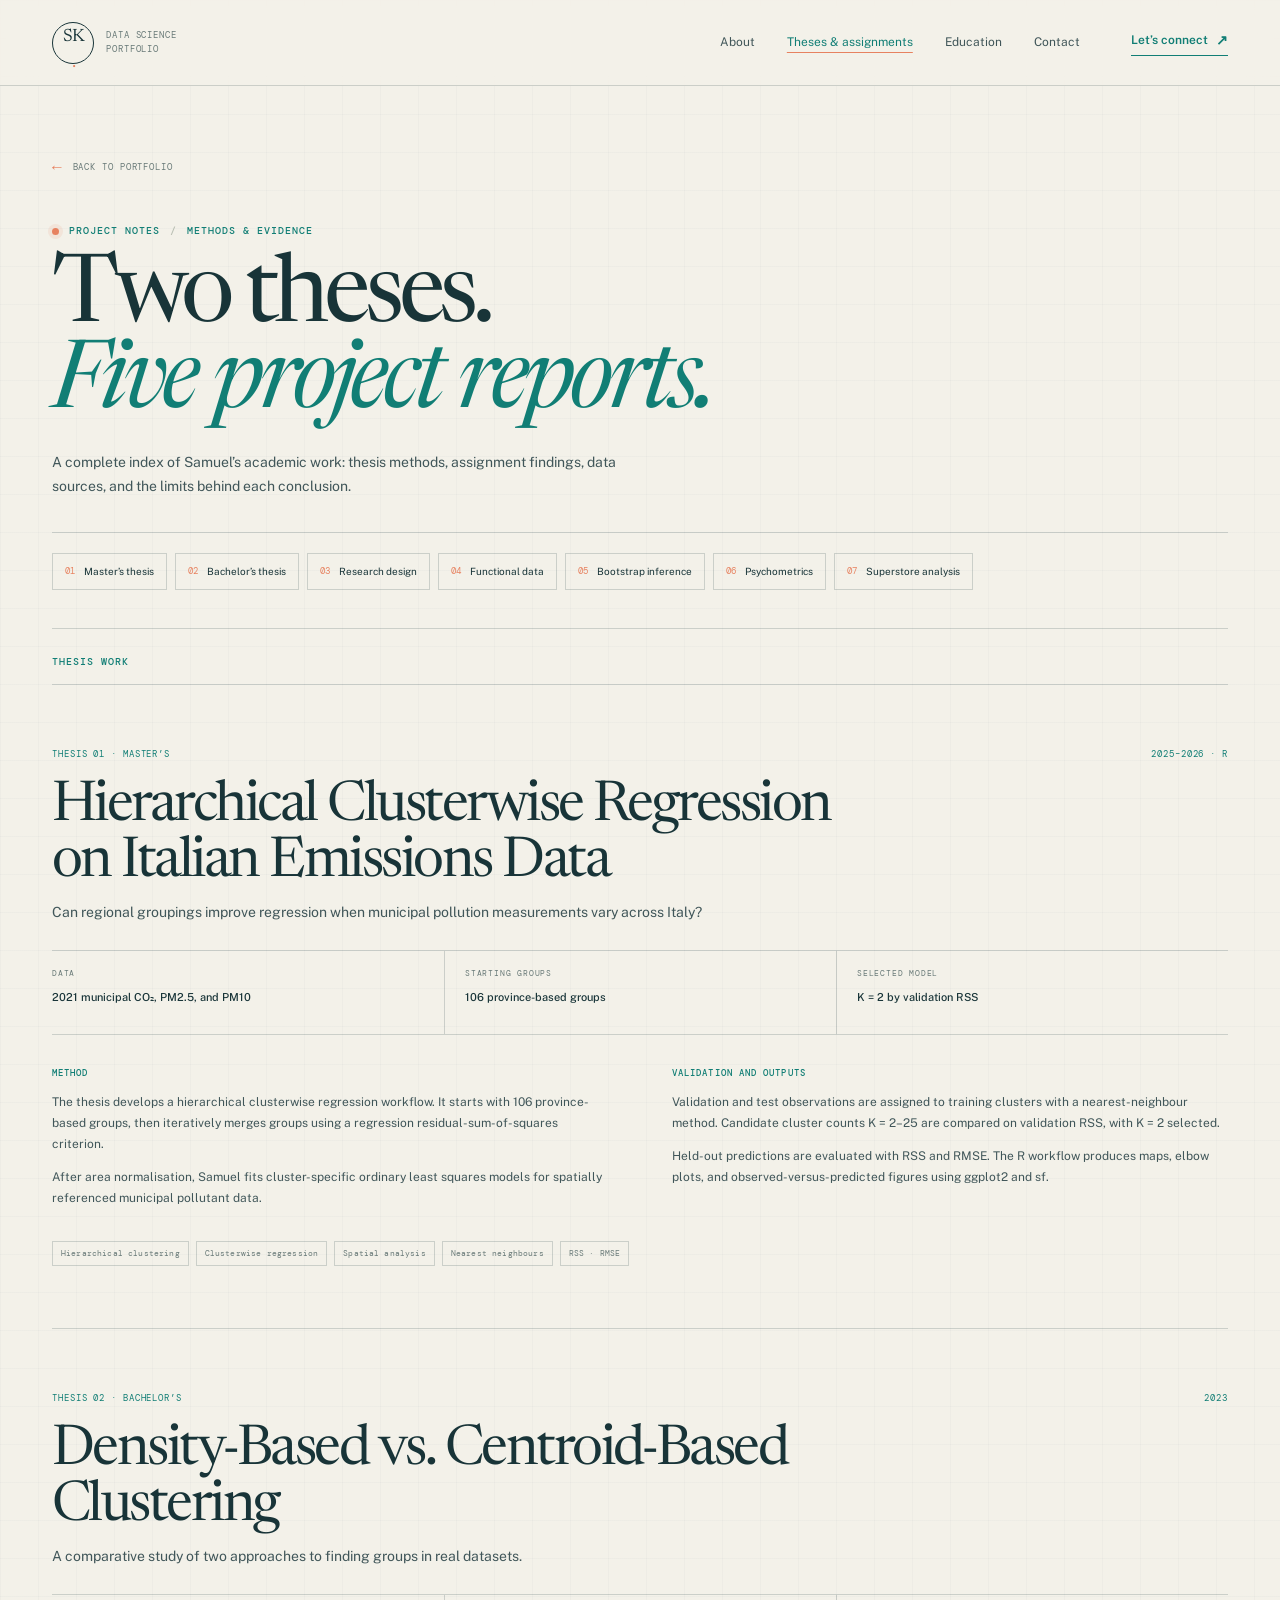
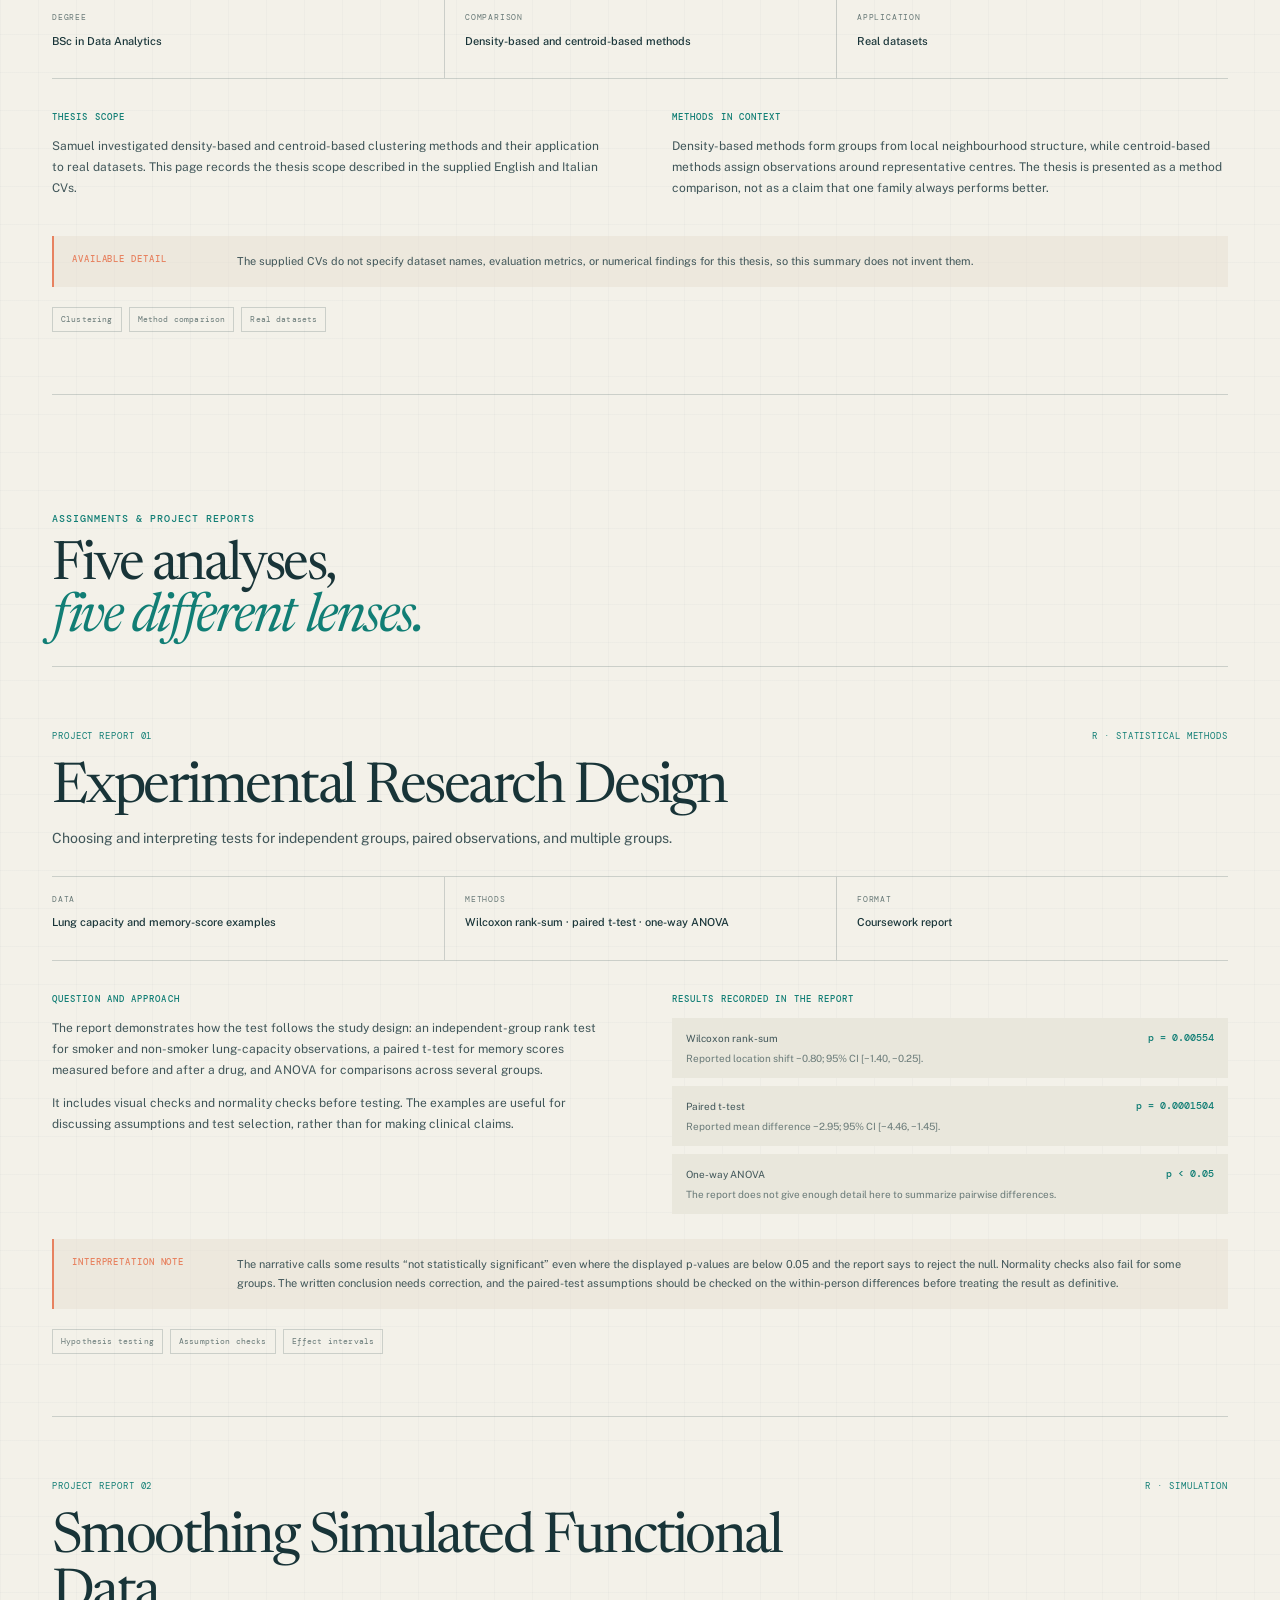
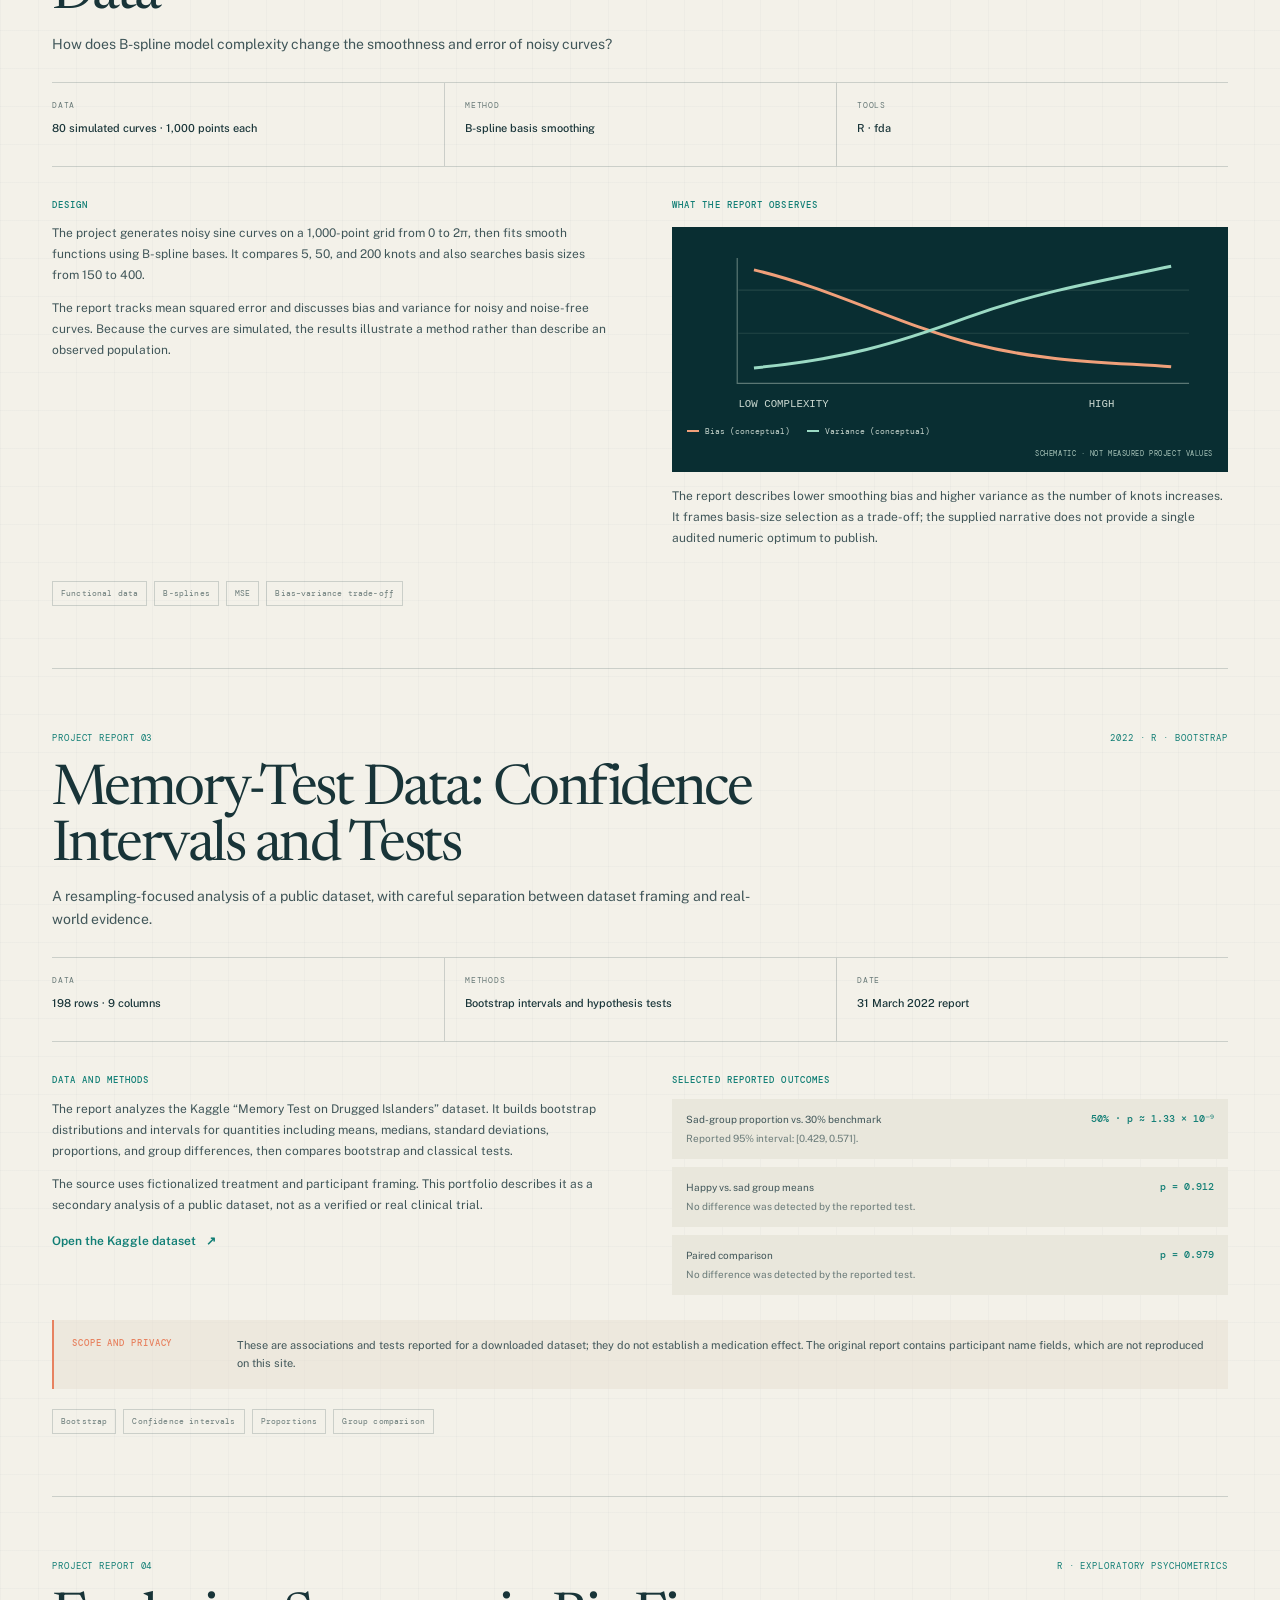
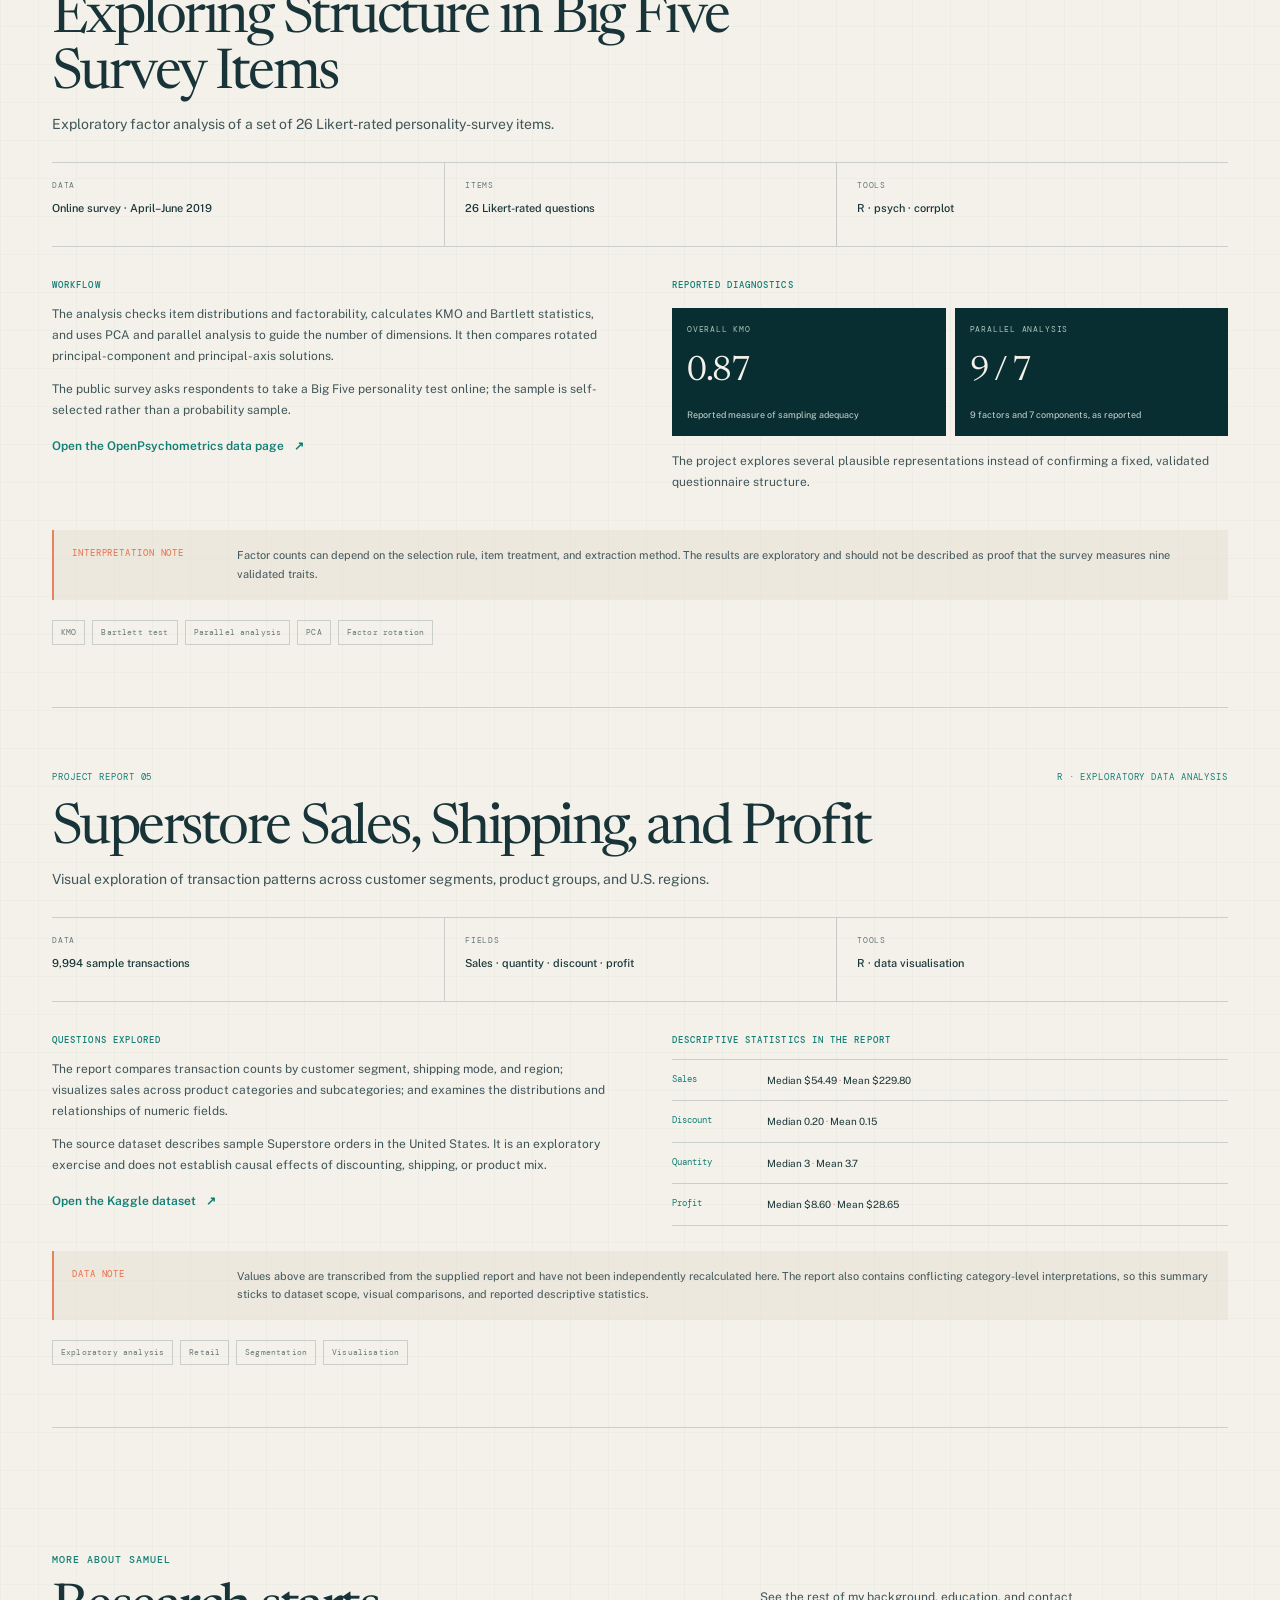
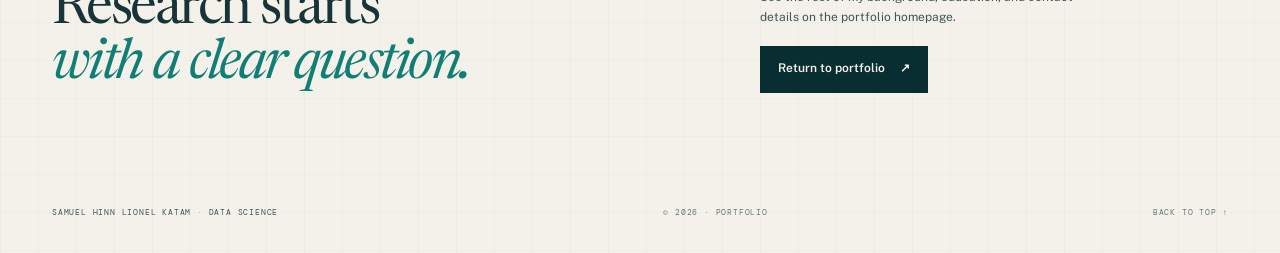
==== commit 98277aa1: "Complete academic portfolio and add project filters" ====
--- a/projects.html
+++ b/projects.html
@@ -4,11 +4,11 @@
     <meta charset="utf-8" />
     <meta name="viewport" content="width=device-width, initial-scale=1" />
     <meta name="theme-color" content="#f3f1e9" />
-    <meta name="description" content="Research and analytics case studies by Samuel Hinn Lionel Katam, covering statistical inference, functional data, psychometrics, and retail data." />
-    <meta property="og:title" content="Project Case Studies — Samuel Hinn Lionel Katam" />
-    <meta property="og:description" content="Methods, results, and scope notes from five data analysis projects." />
+    <meta name="description" content="Two thesis summaries and five project reports by Samuel Hinn Lionel Katam, including methods, results, and scope notes." />
+    <meta property="og:title" content="Theses & Project Reports — Samuel Hinn Lionel Katam" />
+    <meta property="og:description" content="Methods, results, and scope notes from two theses and five project reports." />
     <meta property="og:type" content="website" />
-    <title>Project Case Studies — Samuel Hinn Lionel Katam</title>
+    <title>Theses &amp; Project Reports — Samuel Hinn Lionel Katam</title>
     <link rel="icon" type="image/svg+xml" href="/favicon.svg" />
     <link rel="preconnect" href="https://fonts.googleapis.com" />
     <link rel="preconnect" href="https://fonts.gstatic.com" crossorigin />
@@ -25,7 +25,7 @@
       </a>
       <nav class="desktop-nav" aria-label="Main navigation">
         <a href="/#about">About</a>
-        <a href="/#projects" aria-current="page">Portfolio projects</a>
+        <a href="/#projects" aria-current="page">Theses &amp; assignments</a>
         <a href="/#education">Education</a>
         <a href="/#contact">Contact</a>
       </nav>
@@ -34,7 +34,7 @@
         <summary aria-label="Open navigation menu"><span></span><span></span></summary>
         <nav aria-label="Mobile navigation">
           <a href="/#about">About</a>
-          <a href="/#projects">Portfolio projects</a>
+          <a href="/#projects">Theses &amp; assignments</a>
           <a href="/#education">Education</a>
           <a href="/#contact">Contact</a>
         </nav>
@@ -45,20 +45,80 @@
       <section class="study-intro page-shell" aria-labelledby="page-title">
         <a class="study-back" href="/#projects"><span aria-hidden="true">←</span> BACK TO PORTFOLIO</a>
         <p class="eyebrow"><span class="eyebrow-dot"></span> PROJECT NOTES <span class="eyebrow-separator">/</span> METHODS &amp; EVIDENCE</p>
-        <h1 id="page-title">Five questions.<br /><em>Five ways into the data.</em></h1>
-        <p class="study-intro-copy">Case studies from statistical coursework and exploratory analysis. Each summary describes what the supplied report shows and where its conclusions need care.</p>
-        <nav class="study-index" aria-label="Project case studies">
-          <a href="#experimental-design"><span>01</span> Experimental design</a>
-          <a href="#functional-data"><span>02</span> Functional data</a>
-          <a href="#memory-inference"><span>03</span> Bootstrap inference</a>
-          <a href="#psychometrics"><span>04</span> Psychometrics</a>
-          <a href="#superstore"><span>05</span> Superstore analysis</a>
+        <h1 id="page-title">Two theses.<br /><em>Five project reports.</em></h1>
+        <p class="study-intro-copy">A complete index of Samuel’s academic work: thesis methods, assignment findings, data sources, and the limits behind each conclusion.</p>
+        <nav class="study-index" aria-label="Theses and project report contents">
+          <a href="#masters-thesis"><span>01</span> Master’s thesis</a>
+          <a href="#bachelors-thesis"><span>02</span> Bachelor’s thesis</a>
+          <a href="#experimental-design"><span>03</span> Research design</a>
+          <a href="#functional-data"><span>04</span> Functional data</a>
+          <a href="#memory-inference"><span>05</span> Bootstrap inference</a>
+          <a href="#psychometrics"><span>06</span> Psychometrics</a>
+          <a href="#superstore"><span>07</span> Superstore analysis</a>
         </nav>
       </section>
 
+      <div class="study-list thesis-list page-shell">
+        <p class="eyebrow study-section-label">THESIS WORK</p>
+        <article class="study-card" id="masters-thesis">
+          <div class="study-card-index"><span>THESIS 01 · MASTER’S</span><span>2025–2026 · R</span></div>
+          <header class="study-card-heading">
+            <h2>Hierarchical Clusterwise Regression on Italian Emissions Data</h2>
+            <p>Can regional groupings improve regression when municipal pollution measurements vary across Italy?</p>
+          </header>
+          <div class="study-facts">
+            <div><span>DATA</span><strong>2021 municipal CO₂, PM2.5, and PM10</strong></div>
+            <div><span>STARTING GROUPS</span><strong>106 province-based groups</strong></div>
+            <div><span>SELECTED MODEL</span><strong>K = 2 by validation RSS</strong></div>
+          </div>
+          <div class="study-columns">
+            <section>
+              <h3>Method</h3>
+              <p>The thesis develops a hierarchical clusterwise regression workflow. It starts with 106 province-based groups, then iteratively merges groups using a regression residual-sum-of-squares criterion.</p>
+              <p>After area normalisation, Samuel fits cluster-specific ordinary least squares models for spatially referenced municipal pollutant data.</p>
+            </section>
+            <section>
+              <h3>Validation and outputs</h3>
+              <p>Validation and test observations are assigned to training clusters with a nearest-neighbour method. Candidate cluster counts K = 2–25 are compared on validation RSS, with K = 2 selected.</p>
+              <p>Held-out predictions are evaluated with RSS and RMSE. The R workflow produces maps, elbow plots, and observed-versus-predicted figures using ggplot2 and sf.</p>
+            </section>
+          </div>
+          <div class="tag-list"><span>Hierarchical clustering</span><span>Clusterwise regression</span><span>Spatial analysis</span><span>Nearest neighbours</span><span>RSS · RMSE</span></div>
+        </article>
+
+        <article class="study-card" id="bachelors-thesis">
+          <div class="study-card-index"><span>THESIS 02 · BACHELOR’S</span><span>2023</span></div>
+          <header class="study-card-heading">
+            <h2>Density-Based vs. Centroid-Based Clustering</h2>
+            <p>A comparative study of two approaches to finding groups in real datasets.</p>
+          </header>
+          <div class="study-facts">
+            <div><span>DEGREE</span><strong>BSc in Data Analytics</strong></div>
+            <div><span>COMPARISON</span><strong>Density-based and centroid-based methods</strong></div>
+            <div><span>APPLICATION</span><strong>Real datasets</strong></div>
+          </div>
+          <div class="study-columns">
+            <section>
+              <h3>Thesis scope</h3>
+              <p>Samuel investigated density-based and centroid-based clustering methods and their application to real datasets. This page records the thesis scope described in the supplied English and Italian CVs.</p>
+            </section>
+            <section>
+              <h3>Methods in context</h3>
+              <p>Density-based methods form groups from local neighbourhood structure, while centroid-based methods assign observations around representative centres. The thesis is presented as a method comparison, not as a claim that one family always performs better.</p>
+            </section>
+          </div>
+          <aside class="study-caveat"><strong>Available detail</strong><p>The supplied CVs do not specify dataset names, evaluation metrics, or numerical findings for this thesis, so this summary does not invent them.</p></aside>
+          <div class="tag-list"><span>Clustering</span><span>Method comparison</span><span>Real datasets</span></div>
+        </article>
+      </div>
+
       <div class="study-list page-shell">
+        <div class="study-section-heading">
+          <p class="eyebrow">ASSIGNMENTS &amp; PROJECT REPORTS</p>
+          <h2>Five analyses,<br /><em>five different lenses.</em></h2>
+        </div>
         <article class="study-card" id="experimental-design">
-          <div class="study-card-index"><span>CASE STUDY 01</span><span>R · STATISTICAL METHODS</span></div>
+          <div class="study-card-index"><span>PROJECT REPORT 01</span><span>R · STATISTICAL METHODS</span></div>
           <header class="study-card-heading">
             <h2>Experimental Research Design</h2>
             <p>Choosing and interpreting tests for independent groups, paired observations, and multiple groups.</p>
@@ -88,7 +148,7 @@
         </article>
 
         <article class="study-card" id="functional-data">
-          <div class="study-card-index"><span>CASE STUDY 02</span><span>R · SIMULATION</span></div>
+          <div class="study-card-index"><span>PROJECT REPORT 02</span><span>R · SIMULATION</span></div>
           <header class="study-card-heading">
             <h2>Smoothing Simulated Functional Data</h2>
             <p>How does B-spline model complexity change the smoothness and error of noisy curves?</p>
@@ -127,7 +187,7 @@
         </article>
 
         <article class="study-card" id="memory-inference">
-          <div class="study-card-index"><span>CASE STUDY 03</span><span>2022 · R · BOOTSTRAP</span></div>
+          <div class="study-card-index"><span>PROJECT REPORT 03</span><span>2022 · R · BOOTSTRAP</span></div>
           <header class="study-card-heading">
             <h2>Memory-Test Data: Confidence Intervals and Tests</h2>
             <p>A resampling-focused analysis of a public dataset, with careful separation between dataset framing and real-world evidence.</p>
@@ -158,7 +218,7 @@
         </article>
 
         <article class="study-card" id="psychometrics">
-          <div class="study-card-index"><span>CASE STUDY 04</span><span>R · EXPLORATORY PSYCHOMETRICS</span></div>
+          <div class="study-card-index"><span>PROJECT REPORT 04</span><span>R · EXPLORATORY PSYCHOMETRICS</span></div>
           <header class="study-card-heading">
             <h2>Exploring Structure in Big Five Survey Items</h2>
             <p>Exploratory factor analysis of a set of 26 Likert-rated personality-survey items.</p>
@@ -186,7 +246,7 @@
         </article>
 
         <article class="study-card" id="superstore">
-          <div class="study-card-index"><span>CASE STUDY 05</span><span>R · EXPLORATORY DATA ANALYSIS</span></div>
+          <div class="study-card-index"><span>PROJECT REPORT 05</span><span>R · EXPLORATORY DATA ANALYSIS</span></div>
           <header class="study-card-heading">
             <h2>Superstore Sales, Shipping, and Profit</h2>
             <p>Visual exploration of transaction patterns across customer segments, product groups, and U.S. regions.</p>
--- a/styles.css
+++ b/styles.css
@@ -17,6 +17,7 @@
 }
 
 * { box-sizing: border-box; }
+[hidden] { display: none !important; }
 html { scroll-behavior: smooth; scroll-padding-top: 92px; }
 body {
   margin: 0;
@@ -30,13 +31,15 @@
   background-size: 38px 38px;
 }
 a { color: inherit; }
+a:focus-visible, summary:focus-visible { outline: 2px solid var(--coral); outline-offset: 4px; }
 ::selection { color: var(--paper); background: var(--teal); }
 .page-shell { width: min(var(--shell), calc(100% - 104px)); margin-inline: auto; }
 .skip-link { position: absolute; z-index: 20; top: 8px; left: 8px; padding: 10px 14px; transform: translateY(-150%); background: var(--ink); color: white; }
 .skip-link:focus { transform: translateY(0); }
 
 .site-header {
-  position: relative;
+  position: sticky;
+  top: 0;
   z-index: 5;
   display: flex;
   align-items: center;
@@ -44,7 +47,8 @@
   min-height: 86px;
   padding: 0 max(52px, calc((100vw - var(--shell)) / 2));
   border-bottom: 1px solid var(--line);
-  background: rgba(243, 241, 233, 0.94);
+  background: rgba(243, 241, 233, 0.88);
+  backdrop-filter: blur(14px);
 }
 .brand { display: inline-flex; align-items: center; gap: 12px; text-decoration: none; }
 .brand-mark { display: grid; place-items: center; width: 42px; height: 42px; border: 1px solid var(--ink); border-radius: 50%; font-family: var(--display); font-size: 18px; letter-spacing: -1px; }
@@ -54,6 +58,7 @@
 .desktop-nav { display: flex; align-items: center; gap: clamp(19px, 2.5vw, 38px); margin-left: auto; margin-right: clamp(24px, 4vw, 60px); }
 .desktop-nav a, .header-link { color: var(--ink-soft); text-decoration: none; font-size: 12px; transition: color 180ms ease; }
 .desktop-nav a:hover, .header-link:hover { color: var(--teal); }
+.desktop-nav a[aria-current="page"] { color: var(--teal); text-decoration: underline; text-decoration-color: var(--coral); text-underline-offset: 6px; }
 .header-link { display: inline-flex; align-items: center; gap: 8px; padding-bottom: 3px; border-bottom: 1px solid var(--teal); color: var(--teal); font-weight: 600; white-space: nowrap; }
 .header-link span { font-size: 14px; }
 .mobile-nav { display: none; }
@@ -112,6 +117,19 @@
 .section-heading-row { display: flex; align-items: end; justify-content: space-between; gap: 28px; margin-bottom: 43px; }
 .section-heading-row .eyebrow { margin-bottom: 15px; }
 .section-aside { max-width: 230px; margin: 0 0 5px; color: var(--muted); font-size: 11px; line-height: 1.6; }
+.project-controls { display: flex; align-items: end; justify-content: space-between; gap: 20px; margin: 4px 0 0; padding: 16px 0 12px; border-top: 1px solid var(--line); }
+.project-filter { display: flex; flex-wrap: wrap; gap: 6px; }
+.project-filter button { display: inline-flex; align-items: center; gap: 12px; min-height: 37px; padding: 0 12px; border: 1px solid var(--line); background: transparent; color: var(--ink-soft); font-family: var(--body); font-size: 10px; cursor: pointer; transition: color 160ms ease, background 160ms ease, border-color 160ms ease; }
+.project-filter button:hover { border-color: var(--teal); color: var(--teal); }
+.project-filter button span { color: var(--coral); font-family: var(--mono); font-size: 9px; }
+.project-filter button.is-active { border-color: var(--teal-dark); background: var(--teal-dark); color: var(--paper); }
+.project-filter button.is-active span { color: var(--mint); }
+.project-filter button:focus-visible, .project-search input:focus-visible { outline: 2px solid var(--coral); outline-offset: 3px; }
+.project-search { display: grid; gap: 5px; width: min(240px, 100%); color: var(--muted); font-family: var(--mono); font-size: 8px; letter-spacing: .06em; }
+.project-search input { width: 100%; min-height: 37px; padding: 0 11px; border: 1px solid var(--line); border-radius: 0; background: rgba(248, 247, 240, .7); color: var(--ink); font-family: var(--body); font-size: 11px; letter-spacing: 0; }
+.project-search input::placeholder { color: #87928a; }
+.project-results { min-height: 1.5em; margin: 0 0 12px; color: var(--muted); font-family: var(--mono); font-size: 8px; letter-spacing: .04em; }
+.portfolio-work { min-width: 0; }
 .project-card { border: 1px solid var(--line); background: rgba(248, 247, 240, 0.68); }
 .project-featured { display: grid; grid-template-columns: minmax(0, 1.7fr) minmax(260px, 0.72fr); }
 .project-card-main { padding: clamp(25px, 4vw, 54px); }
@@ -138,14 +156,26 @@
 .aside-bottom { display: grid; grid-template-columns: 1fr auto; gap: 3px 12px; padding-top: 16px; border-top: 1px solid rgba(224, 239, 229, 0.25); }
 .aside-bottom > span { color: #a9c5ba; font-size: 8px; }
 .aside-bottom strong { grid-row: span 2; align-self: center; color: var(--coral); font-family: var(--display); font-size: 31px; font-weight: 400; }
-.project-secondary { position: relative; display: grid; grid-template-columns: 70px 1fr 110px; align-items: center; gap: 25px; margin-top: 17px; padding: 27px clamp(25px, 4vw, 54px); }
-.secondary-number { color: var(--coral); font-family: var(--display); font-size: 39px; font-style: italic; }
-.secondary-content .project-meta { margin-bottom: 8px; }
-.secondary-content h3 { max-width: 680px; margin: 0 0 7px; font-size: clamp(24px, 3vw, 34px); }
-.secondary-content p { max-width: 740px; margin-bottom: 0; color: var(--ink-soft); font-size: 12px; }
-.secondary-content .tag-list { margin-top: 13px; }
-.secondary-mark { display: flex; flex-wrap: wrap; align-items: center; justify-content: center; gap: 0 11px; width: 95px; height: 75px; border-left: 1px solid var(--line); color: var(--teal); font-family: var(--display); font-size: 31px; }
-.secondary-mark span:nth-child(2) { color: var(--coral); font-size: 19px; }
+.project-grid { display: grid; grid-template-columns: repeat(3, minmax(0, 1fr)); gap: 13px; margin-top: 13px; }
+.project-tile { position: relative; display: flex; min-width: 0; min-height: 330px; flex-direction: column; padding: 22px; border: 1px solid var(--line); border-top: 2px solid var(--teal); background: rgba(248, 247, 240, 0.68); transition: transform 180ms ease, box-shadow 180ms ease, background 180ms ease, border-color 180ms ease; }
+.project-tile:nth-child(3n + 2) { border-top-color: var(--coral); }
+.project-tile:nth-child(3n + 3) { border-top-color: #a5b386; }
+.project-tile:hover { z-index: 1; transform: translateY(-4px); border-color: rgba(17, 126, 117, 0.38); background: rgba(255, 254, 249, 0.94); box-shadow: 0 14px 28px rgba(24, 52, 56, 0.09); }
+.project-tile:focus-within { border-color: var(--teal); box-shadow: 0 0 0 2px rgba(17, 126, 117, 0.12); }
+.project-tile-top { display: flex; align-items: flex-start; justify-content: space-between; gap: 12px; margin-bottom: 19px; }
+.project-tile-number { color: var(--coral); font-family: var(--display); font-size: 32px; font-style: italic; letter-spacing: -.04em; line-height: 1; }
+.project-tile-mark { display: grid; place-items: center; min-width: 55px; min-height: 48px; padding: 5px; border: 1px solid var(--line); color: var(--teal); font-family: var(--mono); font-size: 12px; line-height: 1.1; text-align: center; }
+.project-tile-mark small { color: var(--muted); font-size: 7px; letter-spacing: .08em; }
+.project-tile .project-meta { min-height: 25px; align-content: start; gap: 6px 17px; font-size: 8px; }
+.project-tile h3 { margin: 10px 0 8px; font-family: var(--display); font-size: clamp(22px, 2vw, 27px); font-weight: 400; letter-spacing: -.035em; line-height: 1.06; }
+.project-tile > p { margin: 0; color: var(--ink-soft); font-size: 11px; line-height: 1.65; }
+.project-tile .tag-list { margin-top: auto; padding-top: 16px; gap: 6px; }
+.project-tile .tag-list span { padding: 5px 7px; font-size: 7px; }
+.project-tile-link { display: flex; justify-content: space-between; align-items: center; gap: 8px; margin-top: 14px; padding-top: 11px; border-top: 1px solid var(--line); color: var(--teal); font-size: 10px; font-weight: 600; text-decoration: none; }
+.project-tile-link span { color: var(--coral); font-size: 14px; transition: transform 180ms ease; }
+.project-tile-link:hover span { transform: translate(2px, -2px); }
+.project-tile-link:focus-visible, .study-index a:focus-visible, .inline-link:focus-visible { outline: 2px solid var(--coral); outline-offset: 4px; }
+.thesis-detail-link { margin-top: 22px; }
 .projects-note { margin: 14px 0 0; color: var(--muted); font-family: var(--mono); font-size: 9px; }
 
 .skills-section { padding-block: 105px; }
@@ -224,6 +254,7 @@
   .signal-item span { max-width: 125px; }
   .content-section { grid-template-columns: 145px 1fr; gap: 35px; }
   .project-featured { grid-template-columns: minmax(0, 1.5fr) minmax(220px, 0.7fr); }
+  .project-grid { grid-template-columns: repeat(2, minmax(0, 1fr)); }
   .project-details-grid { gap: 18px; }
   .contact-grid { grid-template-columns: 1fr 0.8fr; }
   .contact-stamp { position: absolute; right: 0; top: 0; width: 85px; height: 85px; opacity: 0.55; }
@@ -256,11 +287,11 @@
   .about-copy { max-width: 620px; }
   .section-heading-row { align-items: start; flex-direction: column; margin-bottom: 28px; }
   .section-aside { max-width: 390px; }
+  .project-controls { align-items: stretch; flex-direction: column; gap: 12px; }
+  .project-search { width: 100%; }
   .project-featured { grid-template-columns: 1fr; }
   .project-card-aside { min-height: 300px; }
   .k-chart { width: min(100%, 330px); margin-inline: auto; }
-  .project-secondary { grid-template-columns: 40px 1fr; gap: 18px; }
-  .secondary-mark { display: none; }
   .language-row { align-items: flex-start; flex-direction: column; }
   .contact-section { margin-block: 30px; padding: 40px 30px; }
   .contact-grid { grid-template-columns: 1fr; gap: 30px; }
@@ -289,9 +320,11 @@
   .project-card-main { padding: 23px 19px; }
   .project-card h3 { font-size: 31px; }
   .project-details-grid { grid-template-columns: 1fr; gap: 18px; }
-  .project-secondary { grid-template-columns: 27px 1fr; gap: 12px; padding: 22px 18px; }
-  .secondary-number { font-size: 30px; }
-  .secondary-content h3 { font-size: 26px; }
+  .project-grid { grid-template-columns: 1fr; }
+  .project-tile { min-height: 285px; padding: 21px; }
+  .project-tile h3 { font-size: 28px; }
+  .project-filter { display: grid; grid-template-columns: repeat(3, minmax(0, 1fr)); }
+  .project-filter button { justify-content: space-between; gap: 5px; padding-inline: 8px; font-size: 9px; }
   .skill-row { grid-template-columns: 1fr; gap: 5px; }
   .language-list { flex-wrap: wrap; gap: 20px 30px; }
   .contact-section { padding: 35px 22px; }
--- a/projects.css
+++ b/projects.css
@@ -10,7 +10,12 @@
 .study-index a:hover { border-color: var(--teal); color: var(--teal); }
 .study-index a span { color: var(--coral); font-family: var(--mono); font-size: 9px; }
 .study-list { padding-block: 22px 60px; }
-.study-card { padding: clamp(26px, 5vw, 62px) 0; border-bottom: 1px solid var(--line); scroll-margin-top: 28px; }
+.study-section-label { margin: 3px 0 0; padding-bottom: 15px; border-bottom: 1px solid var(--line); }
+.study-section-heading { padding: 34px 0 21px; border-bottom: 1px solid var(--line); }
+.study-section-heading .eyebrow { margin-bottom: 13px; }
+.study-section-heading h2 { margin: 0; font-family: var(--display); font-size: clamp(36px, 5vw, 54px); font-weight: 400; letter-spacing: -.045em; line-height: .98; }
+.study-section-heading h2 em { color: var(--teal); font-weight: 400; }
+.study-card { padding: clamp(26px, 5vw, 62px) 0; border-bottom: 1px solid var(--line); scroll-margin-top: 104px; }
 .study-card-index { display: flex; flex-wrap: wrap; justify-content: space-between; gap: 9px; color: var(--teal); font-family: var(--mono); font-size: 9px; letter-spacing: .1em; }
 .study-card-heading { max-width: 840px; margin: 17px 0 26px; }
 .study-card-heading h2 { margin: 0 0 10px; font-family: var(--display); font-size: clamp(34px, 5vw, 56px); font-weight: 400; letter-spacing: -.045em; line-height: 1; }
